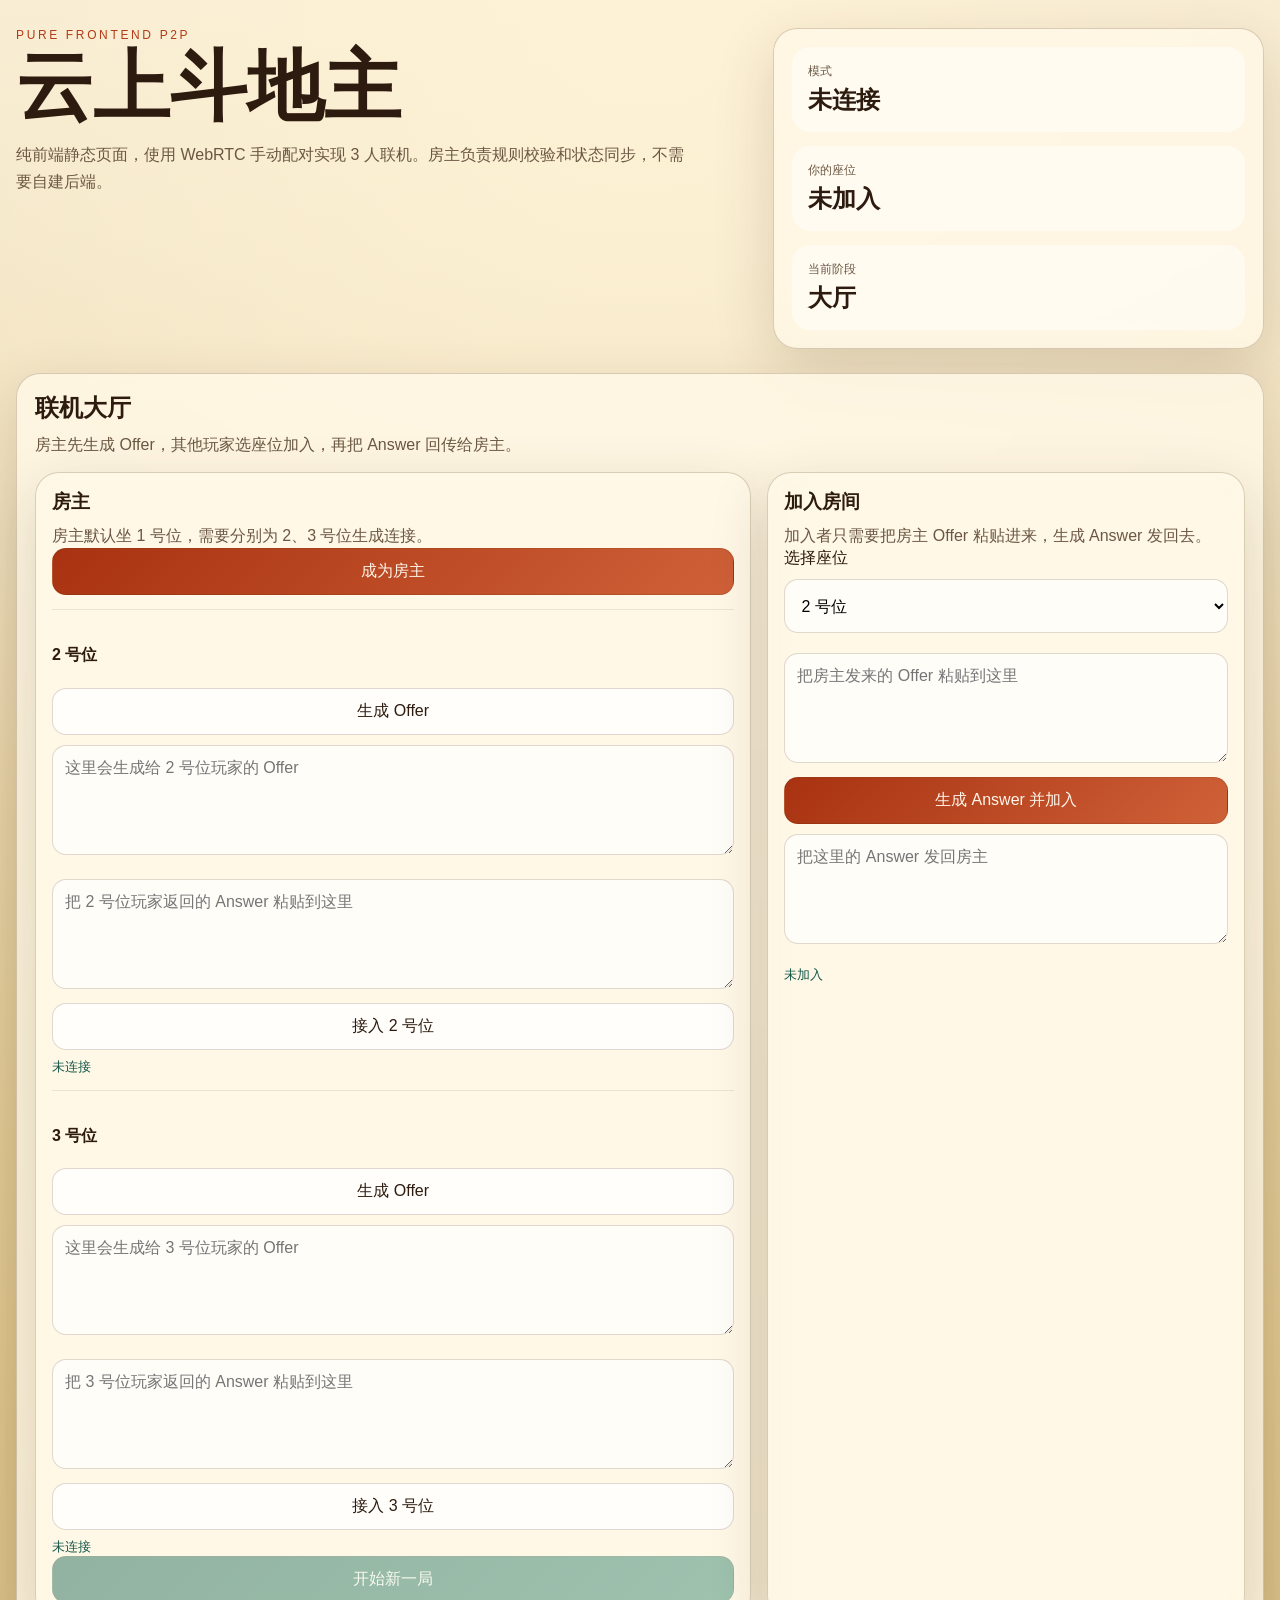
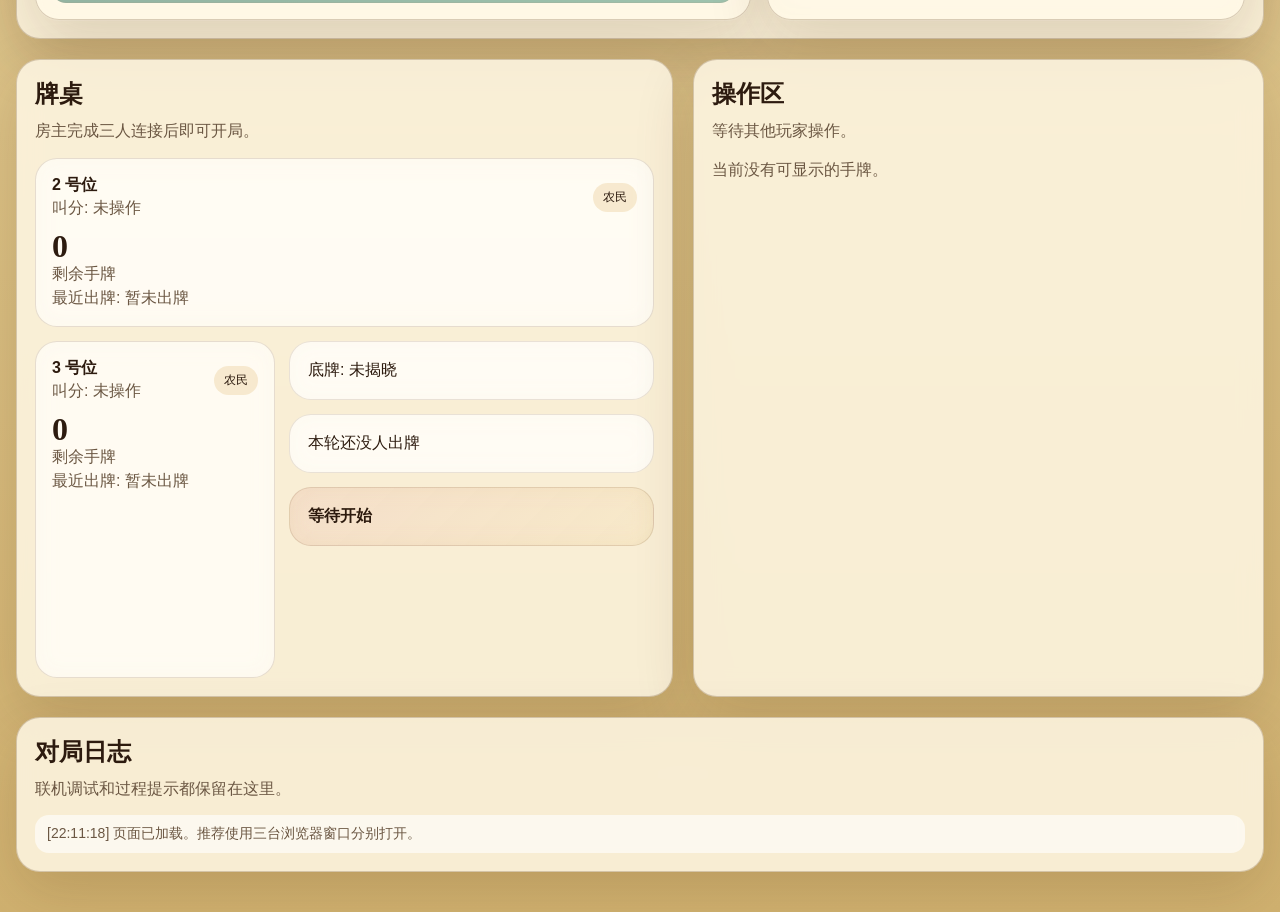
==== index.html @ c53a7927 "Initial commit" ====
<!doctype html>
<html lang="zh-CN">
  <head>
    <meta charset="UTF-8" />
    <meta name="viewport" content="width=device-width, initial-scale=1.0" />
    <title>云上斗地主</title>
    <link rel="stylesheet" href="./styles.css" />
  </head>
  <body>
    <div class="shell">
      <header class="hero">
        <div>
          <p class="eyebrow">PURE FRONTEND P2P</p>
          <h1>云上斗地主</h1>
          <p class="subtitle">
            纯前端静态页面，使用 WebRTC 手动配对实现 3 人联机。房主负责规则校验和状态同步，不需要自建后端。
          </p>
        </div>
        <div class="hero-card">
          <div class="hero-metric">
            <span>模式</span>
            <strong id="modeLabel">未连接</strong>
          </div>
          <div class="hero-metric">
            <span>你的座位</span>
            <strong id="seatLabel">未加入</strong>
          </div>
          <div class="hero-metric">
            <span>当前阶段</span>
            <strong id="phaseLabel">大厅</strong>
          </div>
        </div>
      </header>

      <main class="layout">
        <section class="panel lobby-panel">
          <div class="panel-title">
            <h2>联机大厅</h2>
            <p>房主先生成 Offer，其他玩家选座位加入，再把 Answer 回传给房主。</p>
          </div>

          <div class="lobby-grid">
            <article class="subpanel">
              <h3>房主</h3>
              <p class="muted">房主默认坐 1 号位，需要分别为 2、3 号位生成连接。</p>
              <button id="beHostBtn" class="primary">成为房主</button>
              <div class="seat-connection">
                <h4>2 号位</h4>
                <button data-host-offer="p2">生成 Offer</button>
                <textarea id="offer-p2" readonly placeholder="这里会生成给 2 号位玩家的 Offer"></textarea>
                <textarea id="answer-p2" placeholder="把 2 号位玩家返回的 Answer 粘贴到这里"></textarea>
                <button data-host-answer="p2">接入 2 号位</button>
                <p id="status-p2" class="status-chip">未连接</p>
              </div>
              <div class="seat-connection">
                <h4>3 号位</h4>
                <button data-host-offer="p3">生成 Offer</button>
                <textarea id="offer-p3" readonly placeholder="这里会生成给 3 号位玩家的 Offer"></textarea>
                <textarea id="answer-p3" placeholder="把 3 号位玩家返回的 Answer 粘贴到这里"></textarea>
                <button data-host-answer="p3">接入 3 号位</button>
                <p id="status-p3" class="status-chip">未连接</p>
              </div>
              <button id="startGameBtn" class="accent" disabled>开始新一局</button>
            </article>

            <article class="subpanel">
              <h3>加入房间</h3>
              <p class="muted">加入者只需要把房主 Offer 粘贴进来，生成 Answer 发回去。</p>
              <label for="joinSeat">选择座位</label>
              <select id="joinSeat">
                <option value="p2">2 号位</option>
                <option value="p3">3 号位</option>
              </select>
              <textarea id="remoteOffer" placeholder="把房主发来的 Offer 粘贴到这里"></textarea>
              <button id="joinBtn" class="primary">生成 Answer 并加入</button>
              <textarea id="localAnswer" readonly placeholder="把这里的 Answer 发回房主"></textarea>
              <p id="joinStatus" class="status-chip">未加入</p>
            </article>
          </div>
        </section>

        <section class="panel table-panel">
          <div class="panel-title">
            <h2>牌桌</h2>
            <p id="tableSummary">等待房主建立连接。</p>
          </div>

          <div class="table">
            <div class="player-slot top" id="player-p2"></div>
            <div class="player-slot left" id="player-p3"></div>
            <div class="center-stage">
              <div class="kitty" id="kittyBox">底牌: 未揭晓</div>
              <div class="trick" id="trickBox">本轮还没人出牌</div>
              <div class="turn-banner" id="turnBanner">等待开始</div>
            </div>
            <div class="player-slot bottom me" id="player-p1"></div>
          </div>
        </section>

        <section class="panel action-panel">
          <div class="panel-title">
            <h2>操作区</h2>
            <p id="actionHint">你的手牌会显示在这里。</p>
          </div>

          <div id="bidActions" class="action-row hidden">
            <button data-bid="0">不叫</button>
            <button data-bid="1">1 分</button>
            <button data-bid="2">2 分</button>
            <button data-bid="3">3 分</button>
          </div>

          <div id="playActions" class="action-row hidden">
            <button id="playBtn" class="primary">出牌</button>
            <button id="passBtn">不要</button>
            <button id="clearSelectionBtn">清空选择</button>
          </div>

          <div id="handArea" class="hand-area"></div>
        </section>

        <section class="panel log-panel">
          <div class="panel-title">
            <h2>对局日志</h2>
            <p>联机调试和过程提示都保留在这里。</p>
          </div>
          <div id="logBox" class="log-box"></div>
        </section>
      </main>
    </div>

    <script src="./app.js"></script>
  </body>
</html>
---- styles.css ----
:root {
  --bg: #f2e6c9;
  --bg-deep: #d6bc7a;
  --panel: rgba(255, 248, 230, 0.84);
  --panel-border: rgba(84, 47, 12, 0.22);
  --ink: #2d1b0f;
  --muted: #6b5743;
  --accent: #b33b16;
  --accent-2: #16594b;
  --gold: #d4a243;
  --shadow: 0 20px 60px rgba(61, 30, 7, 0.16);
}

* {
  box-sizing: border-box;
}

body {
  margin: 0;
  min-height: 100vh;
  color: var(--ink);
  font-family: "Avenir Next", "PingFang SC", "Hiragino Sans GB", sans-serif;
  background:
    radial-gradient(circle at top, rgba(255, 243, 214, 0.96), transparent 40%),
    linear-gradient(180deg, #f5ead3 0%, #e4ce97 45%, #d1b270 100%);
}

.shell {
  width: min(1400px, calc(100vw - 32px));
  margin: 0 auto;
  padding: 28px 0 40px;
}

.hero {
  display: grid;
  grid-template-columns: 1.2fr 0.8fr;
  gap: 20px;
  align-items: stretch;
  margin-bottom: 24px;
}

.eyebrow {
  margin: 0 0 10px;
  letter-spacing: 0.22em;
  font-size: 12px;
  color: var(--accent);
}

.hero h1 {
  margin: 0;
  font-size: clamp(44px, 6vw, 84px);
  line-height: 0.95;
  font-family: "STKaiti", "KaiTi", serif;
}

.subtitle {
  max-width: 680px;
  font-size: 16px;
  line-height: 1.7;
  color: var(--muted);
}

.hero-card,
.panel,
.subpanel,
.player-slot,
.kitty,
.trick,
.turn-banner,
.card {
  backdrop-filter: blur(12px);
}

.hero-card,
.panel,
.subpanel {
  background: var(--panel);
  border: 1px solid var(--panel-border);
  border-radius: 24px;
  box-shadow: var(--shadow);
}

.hero-card {
  padding: 18px;
  display: grid;
  gap: 14px;
}

.hero-metric {
  padding: 16px;
  border-radius: 18px;
  background: rgba(255, 255, 255, 0.46);
}

.hero-metric span {
  display: block;
  font-size: 12px;
  color: var(--muted);
  margin-bottom: 4px;
}

.hero-metric strong {
  font-size: 24px;
}

.layout {
  display: grid;
  grid-template-columns: 1.15fr 1fr;
  gap: 20px;
}

.panel {
  padding: 18px;
}

.panel-title {
  margin-bottom: 14px;
}

.panel-title h2,
.subpanel h3 {
  margin: 0 0 8px;
}

.panel-title p,
.muted {
  margin: 0;
  color: var(--muted);
  line-height: 1.6;
}

.lobby-panel,
.log-panel {
  grid-column: 1 / -1;
}

.lobby-grid {
  display: grid;
  grid-template-columns: 1.2fr 0.8fr;
  gap: 16px;
}

.subpanel {
  padding: 16px;
}

.seat-connection {
  margin-top: 14px;
  padding-top: 14px;
  border-top: 1px solid rgba(84, 47, 12, 0.1);
}

textarea,
select,
button {
  width: 100%;
  border-radius: 14px;
  border: 1px solid rgba(84, 47, 12, 0.18);
  font: inherit;
}

textarea,
select {
  margin: 10px 0;
  padding: 12px;
  min-height: 54px;
  background: rgba(255, 255, 255, 0.7);
}

textarea {
  resize: vertical;
  min-height: 110px;
}

button {
  padding: 12px 14px;
  background: rgba(255, 255, 255, 0.82);
  color: var(--ink);
  cursor: pointer;
  transition: transform 0.18s ease, box-shadow 0.18s ease, background 0.18s ease;
}

button:hover:not(:disabled) {
  transform: translateY(-1px);
  box-shadow: 0 8px 24px rgba(61, 30, 7, 0.14);
}

button:disabled {
  opacity: 0.45;
  cursor: not-allowed;
}

button.primary {
  color: #fff6ea;
  background: linear-gradient(135deg, #a83211, #cf6138);
}

button.accent {
  color: #effcf7;
  background: linear-gradient(135deg, #0e5f4f, #28826a);
}

.status-chip {
  margin: 8px 0 0;
  font-size: 13px;
  color: var(--accent-2);
}

.table {
  display: grid;
  grid-template-columns: 240px 1fr;
  grid-template-rows: auto 1fr;
  gap: 14px;
  min-height: 520px;
}

.player-slot {
  padding: 16px;
  border: 1px solid rgba(84, 47, 12, 0.14);
  border-radius: 22px;
  background: rgba(255, 255, 255, 0.54);
}

.player-slot.top {
  grid-column: 1 / -1;
}

.player-slot.left {
  min-height: 260px;
}

.player-slot.me {
  display: none;
}

.center-stage {
  display: grid;
  gap: 14px;
  align-content: start;
}

.kitty,
.trick,
.turn-banner {
  border-radius: 22px;
  padding: 18px;
  background: rgba(255, 255, 255, 0.62);
  border: 1px solid rgba(84, 47, 12, 0.12);
}

.turn-banner {
  background: linear-gradient(135deg, rgba(179, 59, 22, 0.12), rgba(212, 162, 67, 0.16));
  font-weight: 700;
}

.action-row {
  display: flex;
  gap: 10px;
  margin-bottom: 16px;
}

.action-row button {
  width: auto;
  min-width: 92px;
}

.hidden {
  display: none;
}

.hand-area {
  display: flex;
  flex-wrap: wrap;
  gap: 10px;
}

.card {
  width: 76px;
  min-height: 108px;
  padding: 12px 10px;
  border-radius: 18px;
  border: 1px solid rgba(84, 47, 12, 0.16);
  background: linear-gradient(180deg, #fffef7 0%, #fff2dd 100%);
  display: grid;
  align-content: space-between;
  cursor: pointer;
  box-shadow: 0 10px 22px rgba(61, 30, 7, 0.1);
  transition: transform 0.18s ease, border-color 0.18s ease;
}

.card.selected {
  transform: translateY(-10px);
  border-color: var(--accent);
}

.card small {
  color: var(--muted);
}

.card.red {
  color: #b2251b;
}

.player-head {
  display: flex;
  justify-content: space-between;
  align-items: center;
  margin-bottom: 10px;
  gap: 12px;
}

.badge {
  display: inline-flex;
  align-items: center;
  padding: 6px 10px;
  border-radius: 999px;
  font-size: 12px;
  background: rgba(212, 162, 67, 0.2);
}

.hand-count {
  font-size: 32px;
  font-weight: 800;
  line-height: 1;
  font-family: "Georgia", serif;
}

.last-play {
  color: var(--muted);
  line-height: 1.5;
}

.log-box {
  display: grid;
  gap: 8px;
  max-height: 240px;
  overflow: auto;
}

.log-line {
  padding: 10px 12px;
  border-radius: 14px;
  background: rgba(255, 255, 255, 0.62);
  color: var(--muted);
  font-size: 14px;
}

@media (max-width: 1080px) {
  .hero,
  .layout,
  .lobby-grid {
    grid-template-columns: 1fr;
  }

  .table {
    grid-template-columns: 1fr;
    grid-template-rows: auto;
  }

  .player-slot.me {
    display: block;
  }
}
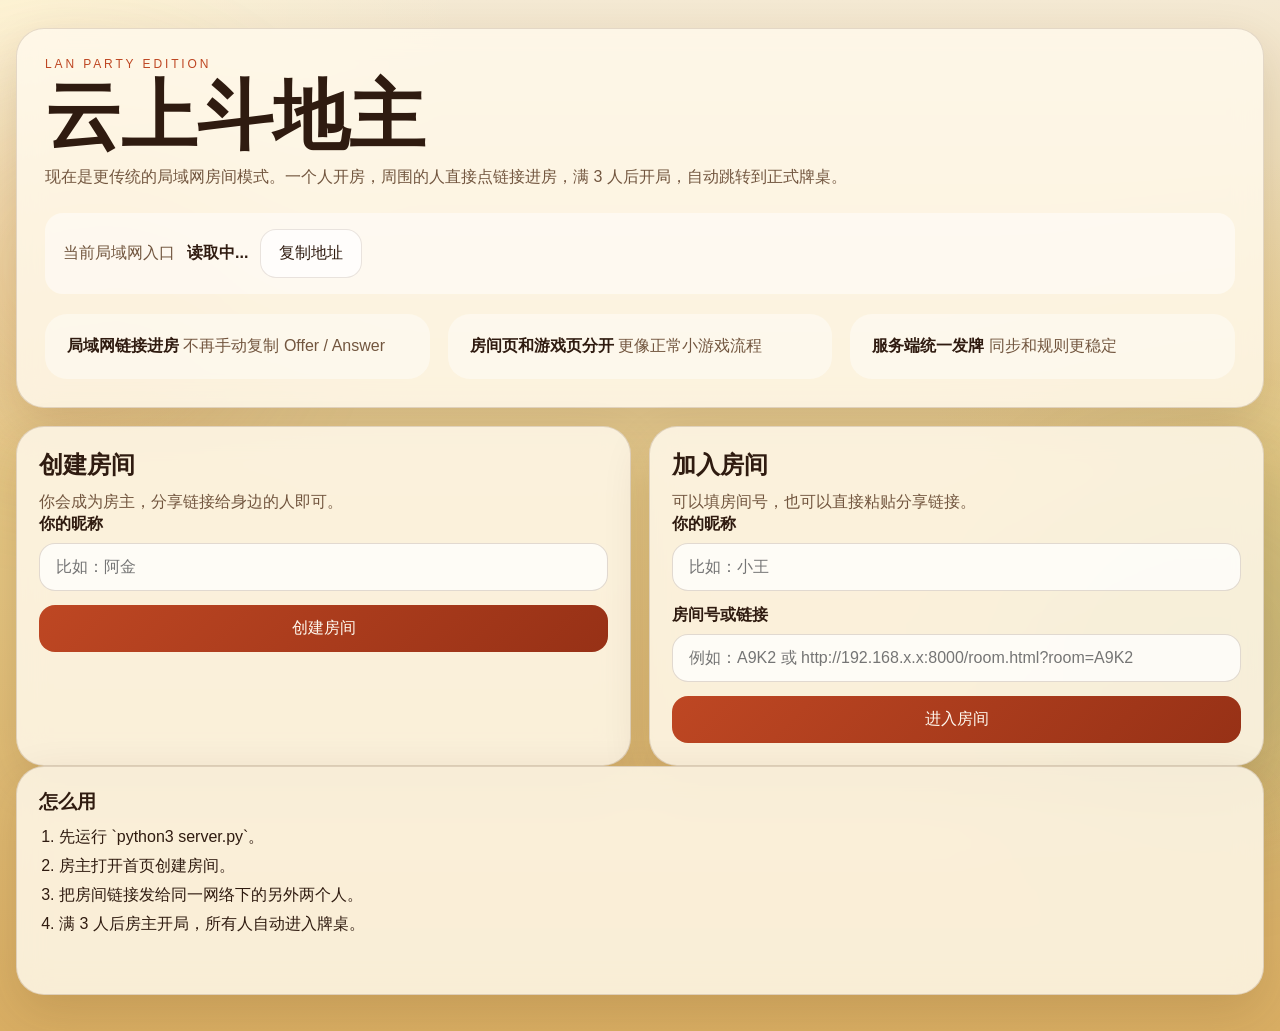
==== commit 15fce94e: "Rebuild LAN room flow and game pages" ====
--- a/index.html
+++ b/index.html
@@ -6,129 +6,89 @@
     <title>云上斗地主</title>
     <link rel="stylesheet" href="./styles.css" />
   </head>
-  <body>
-    <div class="shell">
-      <header class="hero">
-        <div>
-          <p class="eyebrow">PURE FRONTEND P2P</p>
-          <h1>云上斗地主</h1>
-          <p class="subtitle">
-            纯前端静态页面，使用 WebRTC 手动配对实现 3 人联机。房主负责规则校验和状态同步，不需要自建后端。
-          </p>
+  <body class="page-shell home-page">
+    <div class="ambient ambient-left"></div>
+    <div class="ambient ambient-right"></div>
+
+    <main class="home-layout">
+      <section class="hero-panel glass">
+        <p class="eyebrow">LAN PARTY EDITION</p>
+        <h1>云上斗地主</h1>
+        <p class="hero-copy">
+          现在是更传统的局域网房间模式。一个人开房，周围的人直接点链接进房，满 3 人后开局，自动跳转到正式牌桌。
+        </p>
+
+        <div class="server-strip">
+          <span>当前局域网入口</span>
+          <strong id="serverOrigin">读取中...</strong>
+          <button id="copyOriginBtn" class="mini-btn" type="button">复制地址</button>
         </div>
-        <div class="hero-card">
-          <div class="hero-metric">
-            <span>模式</span>
-            <strong id="modeLabel">未连接</strong>
+
+        <div class="feature-row">
+          <div class="feature-card">
+            <strong>局域网链接进房</strong>
+            <span>不再手动复制 Offer / Answer</span>
           </div>
-          <div class="hero-metric">
-            <span>你的座位</span>
-            <strong id="seatLabel">未加入</strong>
+          <div class="feature-card">
+            <strong>房间页和游戏页分开</strong>
+            <span>更像正常小游戏流程</span>
           </div>
-          <div class="hero-metric">
-            <span>当前阶段</span>
-            <strong id="phaseLabel">大厅</strong>
+          <div class="feature-card">
+            <strong>服务端统一发牌</strong>
+            <span>同步和规则更稳定</span>
           </div>
         </div>
-      </header>
+      </section>
 
-      <main class="layout">
-        <section class="panel lobby-panel">
-          <div class="panel-title">
-            <h2>联机大厅</h2>
-            <p>房主先生成 Offer，其他玩家选座位加入，再把 Answer 回传给房主。</p>
+      <section class="entry-grid">
+        <section class="glass card-panel">
+          <div class="panel-head">
+            <h2>创建房间</h2>
+            <p>你会成为房主，分享链接给身边的人即可。</p>
           </div>
 
-          <div class="lobby-grid">
-            <article class="subpanel">
-              <h3>房主</h3>
-              <p class="muted">房主默认坐 1 号位，需要分别为 2、3 号位生成连接。</p>
-              <button id="beHostBtn" class="primary">成为房主</button>
-              <div class="seat-connection">
-                <h4>2 号位</h4>
-                <button data-host-offer="p2">生成 Offer</button>
-                <textarea id="offer-p2" readonly placeholder="这里会生成给 2 号位玩家的 Offer"></textarea>
-                <textarea id="answer-p2" placeholder="把 2 号位玩家返回的 Answer 粘贴到这里"></textarea>
-                <button data-host-answer="p2">接入 2 号位</button>
-                <p id="status-p2" class="status-chip">未连接</p>
-              </div>
-              <div class="seat-connection">
-                <h4>3 号位</h4>
-                <button data-host-offer="p3">生成 Offer</button>
-                <textarea id="offer-p3" readonly placeholder="这里会生成给 3 号位玩家的 Offer"></textarea>
-                <textarea id="answer-p3" placeholder="把 3 号位玩家返回的 Answer 粘贴到这里"></textarea>
-                <button data-host-answer="p3">接入 3 号位</button>
-                <p id="status-p3" class="status-chip">未连接</p>
-              </div>
-              <button id="startGameBtn" class="accent" disabled>开始新一局</button>
-            </article>
-
-            <article class="subpanel">
-              <h3>加入房间</h3>
-              <p class="muted">加入者只需要把房主 Offer 粘贴进来，生成 Answer 发回去。</p>
-              <label for="joinSeat">选择座位</label>
-              <select id="joinSeat">
-                <option value="p2">2 号位</option>
-                <option value="p3">3 号位</option>
-              </select>
-              <textarea id="remoteOffer" placeholder="把房主发来的 Offer 粘贴到这里"></textarea>
-              <button id="joinBtn" class="primary">生成 Answer 并加入</button>
-              <textarea id="localAnswer" readonly placeholder="把这里的 Answer 发回房主"></textarea>
-              <p id="joinStatus" class="status-chip">未加入</p>
-            </article>
-          </div>
+          <form id="createForm" class="stack-form">
+            <label class="field">
+              <span>你的昵称</span>
+              <input id="createName" name="createName" maxlength="12" placeholder="比如：阿金" required />
+            </label>
+            <button class="primary-btn" type="submit">创建房间</button>
+          </form>
         </section>
 
-        <section class="panel table-panel">
-          <div class="panel-title">
-            <h2>牌桌</h2>
-            <p id="tableSummary">等待房主建立连接。</p>
+        <section class="glass card-panel">
+          <div class="panel-head">
+            <h2>加入房间</h2>
+            <p>可以填房间号，也可以直接粘贴分享链接。</p>
           </div>
 
-          <div class="table">
-            <div class="player-slot top" id="player-p2"></div>
-            <div class="player-slot left" id="player-p3"></div>
-            <div class="center-stage">
-              <div class="kitty" id="kittyBox">底牌: 未揭晓</div>
-              <div class="trick" id="trickBox">本轮还没人出牌</div>
-              <div class="turn-banner" id="turnBanner">等待开始</div>
-            </div>
-            <div class="player-slot bottom me" id="player-p1"></div>
-          </div>
+          <form id="joinForm" class="stack-form">
+            <label class="field">
+              <span>你的昵称</span>
+              <input id="joinName" name="joinName" maxlength="12" placeholder="比如：小王" required />
+            </label>
+            <label class="field">
+              <span>房间号或链接</span>
+              <input id="joinRoom" name="joinRoom" placeholder="例如：A9K2 或 http://192.168.x.x:8000/room.html?room=A9K2" required />
+            </label>
+            <button class="primary-btn" type="submit">进入房间</button>
+          </form>
         </section>
+      </section>
 
-        <section class="panel action-panel">
-          <div class="panel-title">
-            <h2>操作区</h2>
-            <p id="actionHint">你的手牌会显示在这里。</p>
-          </div>
+      <section class="glass hint-panel">
+        <h3>怎么用</h3>
+        <ol class="simple-steps">
+          <li>先运行 `python3 server.py`。</li>
+          <li>房主打开首页创建房间。</li>
+          <li>把房间链接发给同一网络下的另外两个人。</li>
+          <li>满 3 人后房主开局，所有人自动进入牌桌。</li>
+        </ol>
+        <p id="homeMessage" class="inline-message"></p>
+      </section>
+    </main>
 
-          <div id="bidActions" class="action-row hidden">
-            <button data-bid="0">不叫</button>
-            <button data-bid="1">1 分</button>
-            <button data-bid="2">2 分</button>
-            <button data-bid="3">3 分</button>
-          </div>
-
-          <div id="playActions" class="action-row hidden">
-            <button id="playBtn" class="primary">出牌</button>
-            <button id="passBtn">不要</button>
-            <button id="clearSelectionBtn">清空选择</button>
-          </div>
-
-          <div id="handArea" class="hand-area"></div>
-        </section>
-
-        <section class="panel log-panel">
-          <div class="panel-title">
-            <h2>对局日志</h2>
-            <p>联机调试和过程提示都保留在这里。</p>
-          </div>
-          <div id="logBox" class="log-box"></div>
-        </section>
-      </main>
-    </div>
-
-    <script src="./app.js"></script>
+    <script src="./shared.js"></script>
+    <script src="./index.js"></script>
   </body>
 </html>
--- a/styles.css
+++ b/styles.css
@@ -1,363 +1,556 @@
 :root {
-  --bg: #f2e6c9;
-  --bg-deep: #d6bc7a;
-  --panel: rgba(255, 248, 230, 0.84);
-  --panel-border: rgba(84, 47, 12, 0.22);
-  --ink: #2d1b0f;
-  --muted: #6b5743;
-  --accent: #b33b16;
-  --accent-2: #16594b;
-  --gold: #d4a243;
-  --shadow: 0 20px 60px rgba(61, 30, 7, 0.16);
+  --bg: #f6e8c7;
+  --bg-deep: #d7b26a;
+  --ink: #2f1b10;
+  --muted: #72563f;
+  --line: rgba(75, 39, 11, 0.15);
+  --glass: rgba(255, 249, 236, 0.84);
+  --primary: #be4723;
+  --primary-strong: #973116;
+  --green: #1f6a56;
+  --shadow: 0 18px 48px rgba(73, 33, 8, 0.14);
 }
 
 * {
   box-sizing: border-box;
 }
 
+html,
 body {
   margin: 0;
-  min-height: 100vh;
+  min-height: 100%;
   color: var(--ink);
-  font-family: "Avenir Next", "PingFang SC", "Hiragino Sans GB", sans-serif;
+  font-family: "PingFang SC", "Hiragino Sans GB", "Microsoft YaHei", sans-serif;
+}
+
+body {
   background:
-    radial-gradient(circle at top, rgba(255, 243, 214, 0.96), transparent 40%),
-    linear-gradient(180deg, #f5ead3 0%, #e4ce97 45%, #d1b270 100%);
-}
-
-.shell {
-  width: min(1400px, calc(100vw - 32px));
-  margin: 0 auto;
-  padding: 28px 0 40px;
-}
-
-.hero {
-  display: grid;
-  grid-template-columns: 1.2fr 0.8fr;
-  gap: 20px;
-  align-items: stretch;
-  margin-bottom: 24px;
+    radial-gradient(circle at top left, rgba(255, 245, 214, 0.85), transparent 28%),
+    radial-gradient(circle at right center, rgba(227, 196, 120, 0.48), transparent 26%),
+    linear-gradient(180deg, #f4e9d3 0%, #e5c886 48%, #d9ae63 100%);
+}
+
+button,
+input,
+textarea {
+  font: inherit;
+}
+
+a {
+  color: inherit;
+  text-decoration: none;
+}
+
+.page-shell {
+  position: relative;
+  overflow-x: hidden;
+}
+
+.ambient {
+  position: fixed;
+  width: 28vw;
+  height: 28vw;
+  border-radius: 999px;
+  filter: blur(70px);
+  opacity: 0.4;
+  pointer-events: none;
+}
+
+.ambient-left {
+  left: -8vw;
+  top: 10vh;
+  background: rgba(218, 147, 61, 0.6);
+}
+
+.ambient-right {
+  right: -8vw;
+  bottom: 8vh;
+  background: rgba(50, 114, 94, 0.35);
+}
+
+.glass {
+  position: relative;
+  background: var(--glass);
+  border: 1px solid var(--line);
+  border-radius: 28px;
+  box-shadow: var(--shadow);
+  backdrop-filter: blur(14px);
 }
 
 .eyebrow {
-  margin: 0 0 10px;
-  letter-spacing: 0.22em;
+  margin: 0 0 8px;
+  color: var(--primary);
   font-size: 12px;
-  color: var(--accent);
-}
-
-.hero h1 {
-  margin: 0;
-  font-size: clamp(44px, 6vw, 84px);
-  line-height: 0.95;
-  font-family: "STKaiti", "KaiTi", serif;
-}
-
-.subtitle {
-  max-width: 680px;
-  font-size: 16px;
-  line-height: 1.7;
-  color: var(--muted);
-}
-
-.hero-card,
-.panel,
-.subpanel,
-.player-slot,
-.kitty,
-.trick,
-.turn-banner,
-.card {
-  backdrop-filter: blur(12px);
-}
-
-.hero-card,
-.panel,
-.subpanel {
-  background: var(--panel);
-  border: 1px solid var(--panel-border);
-  border-radius: 24px;
-  box-shadow: var(--shadow);
-}
-
-.hero-card {
-  padding: 18px;
-  display: grid;
-  gap: 14px;
-}
-
-.hero-metric {
-  padding: 16px;
-  border-radius: 18px;
-  background: rgba(255, 255, 255, 0.46);
-}
-
-.hero-metric span {
-  display: block;
-  font-size: 12px;
-  color: var(--muted);
-  margin-bottom: 4px;
-}
-
-.hero-metric strong {
-  font-size: 24px;
-}
-
-.layout {
-  display: grid;
-  grid-template-columns: 1.15fr 1fr;
-  gap: 20px;
-}
-
-.panel {
-  padding: 18px;
-}
-
-.panel-title {
-  margin-bottom: 14px;
-}
-
-.panel-title h2,
-.subpanel h3 {
-  margin: 0 0 8px;
-}
-
-.panel-title p,
-.muted {
+  letter-spacing: 0.24em;
+}
+
+.hero-copy {
   margin: 0;
   color: var(--muted);
+  line-height: 1.7;
+}
+
+.home-layout,
+.room-layout,
+.game-layout {
+  width: min(1360px, calc(100vw - 32px));
+  margin: 0 auto;
+  padding: 28px 0 36px;
+}
+
+.hero-panel,
+.room-banner,
+.table-header {
+  padding: 28px;
+}
+
+.hero-panel h1,
+.room-banner h1,
+.table-header h1 {
+  margin: 0 0 10px;
+  font-size: clamp(40px, 6vw, 76px);
+  line-height: 0.98;
+  font-family: "STKaiti", "KaiTi", serif;
+}
+
+.server-strip {
+  margin-top: 22px;
+  padding: 16px 18px;
+  border-radius: 18px;
+  background: rgba(255, 255, 255, 0.48);
+  display: flex;
+  gap: 12px;
+  align-items: center;
+  flex-wrap: wrap;
+}
+
+.server-strip span,
+.feature-card span,
+.panel-head p,
+.seat-tag,
+.opponent-meta,
+.self-meta,
+.trick-placeholder {
+  color: var(--muted);
+}
+
+.feature-row,
+.entry-grid,
+.room-main-grid {
+  display: grid;
+  gap: 18px;
+}
+
+.feature-row {
+  grid-template-columns: repeat(3, 1fr);
+  margin-top: 20px;
+}
+
+.entry-grid {
+  grid-template-columns: repeat(2, 1fr);
+  margin-top: 18px;
+}
+
+.room-main-grid {
+  grid-template-columns: 1.15fr 0.85fr;
+  margin-top: 18px;
+}
+
+.feature-card,
+.card-panel,
+.hint-panel,
+.join-card,
+.seats-panel,
+.share-panel,
+.tips-panel,
+.action-bar,
+.hand-panel,
+.log-panel {
+  padding: 22px;
+}
+
+.feature-card {
+  border-radius: 22px;
+  background: rgba(255, 255, 255, 0.42);
+}
+
+.panel-head h2,
+.panel-head h3,
+.hint-panel h3,
+.tips-panel h3,
+.log-panel h2 {
+  margin: 0 0 8px;
+}
+
+.panel-head p {
+  margin: 0;
   line-height: 1.6;
 }
 
-.lobby-panel,
-.log-panel {
-  grid-column: 1 / -1;
-}
-
-.lobby-grid {
-  display: grid;
-  grid-template-columns: 1.2fr 0.8fr;
-  gap: 16px;
-}
-
-.subpanel {
-  padding: 16px;
-}
-
-.seat-connection {
-  margin-top: 14px;
-  padding-top: 14px;
-  border-top: 1px solid rgba(84, 47, 12, 0.1);
-}
-
-textarea,
-select,
-button {
+.stack-form {
+  display: grid;
+  gap: 14px;
+}
+
+.field {
+  display: grid;
+  gap: 8px;
+}
+
+.field span {
+  font-weight: 600;
+}
+
+input,
+textarea {
   width: 100%;
-  border-radius: 14px;
-  border: 1px solid rgba(84, 47, 12, 0.18);
-  font: inherit;
-}
-
-textarea,
-select {
-  margin: 10px 0;
-  padding: 12px;
-  min-height: 54px;
-  background: rgba(255, 255, 255, 0.7);
+  border-radius: 16px;
+  border: 1px solid rgba(75, 39, 11, 0.16);
+  background: rgba(255, 255, 255, 0.76);
+  padding: 14px 16px;
+  color: var(--ink);
 }
 
 textarea {
+  min-height: 118px;
   resize: vertical;
-  min-height: 110px;
-}
-
-button {
-  padding: 12px 14px;
-  background: rgba(255, 255, 255, 0.82);
-  color: var(--ink);
+}
+
+button,
+.ghost-btn {
+  border: none;
+  border-radius: 16px;
+  padding: 13px 18px;
   cursor: pointer;
-  transition: transform 0.18s ease, box-shadow 0.18s ease, background 0.18s ease;
-}
-
-button:hover:not(:disabled) {
+  transition: transform 0.16s ease, box-shadow 0.16s ease, opacity 0.16s ease;
+}
+
+button:hover,
+.ghost-btn:hover {
   transform: translateY(-1px);
-  box-shadow: 0 8px 24px rgba(61, 30, 7, 0.14);
+  box-shadow: 0 10px 24px rgba(71, 31, 7, 0.12);
 }
 
 button:disabled {
   opacity: 0.45;
   cursor: not-allowed;
-}
-
-button.primary {
-  color: #fff6ea;
-  background: linear-gradient(135deg, #a83211, #cf6138);
-}
-
-button.accent {
-  color: #effcf7;
-  background: linear-gradient(135deg, #0e5f4f, #28826a);
-}
-
-.status-chip {
-  margin: 8px 0 0;
-  font-size: 13px;
-  color: var(--accent-2);
-}
-
-.table {
-  display: grid;
-  grid-template-columns: 240px 1fr;
-  grid-template-rows: auto 1fr;
+  box-shadow: none;
+  transform: none;
+}
+
+.primary-btn {
+  color: #fff9ef;
+  background: linear-gradient(135deg, var(--primary), var(--primary-strong));
+}
+
+.ghost-btn,
+.mini-btn,
+.button-row button:not(.primary-btn) {
+  background: rgba(255, 255, 255, 0.72);
+  color: var(--ink);
+  border: 1px solid rgba(75, 39, 11, 0.12);
+}
+
+.mini-btn {
+  width: fit-content;
+}
+
+.inline-message {
+  min-height: 24px;
+  margin: 10px 0 0;
+  color: var(--green);
+}
+
+.inline-message.is-error {
+  color: #b63b24;
+}
+
+.room-banner,
+.table-header {
+  display: flex;
+  justify-content: space-between;
+  align-items: flex-start;
+  gap: 18px;
+}
+
+.room-actions,
+.header-actions {
+  display: flex;
+  gap: 10px;
+  align-items: center;
+  flex-wrap: wrap;
+}
+
+.seat-list {
+  display: grid;
   gap: 14px;
-  min-height: 520px;
-}
-
-.player-slot {
-  padding: 16px;
-  border: 1px solid rgba(84, 47, 12, 0.14);
-  border-radius: 22px;
-  background: rgba(255, 255, 255, 0.54);
-}
-
-.player-slot.top {
-  grid-column: 1 / -1;
-}
-
-.player-slot.left {
-  min-height: 260px;
-}
-
-.player-slot.me {
-  display: none;
-}
-
-.center-stage {
-  display: grid;
-  gap: 14px;
+}
+
+.seat-item {
+  padding: 18px;
+  border-radius: 20px;
+  background: rgba(255, 255, 255, 0.5);
+  border: 1px solid rgba(75, 39, 11, 0.12);
+}
+
+.seat-item.empty {
+  border-style: dashed;
+}
+
+.seat-tag {
+  display: block;
+  margin-bottom: 8px;
+  font-size: 12px;
+}
+
+.table-wrap {
+  margin-top: 18px;
+  display: grid;
+  grid-template-columns: minmax(260px, 360px) 1fr minmax(240px, 320px);
+  gap: 18px;
+  align-items: start;
+}
+
+.opponent-panel,
+.table-center {
+  min-height: 240px;
+  padding: 22px;
+}
+
+.opponent-head {
+  display: flex;
+  justify-content: space-between;
+  gap: 12px;
+}
+
+.turn-dot {
+  display: inline-flex;
+  align-items: center;
+  padding: 7px 12px;
+  border-radius: 999px;
+  font-size: 12px;
+  background: rgba(255, 255, 255, 0.65);
+}
+
+.turn-dot.active {
+  background: rgba(190, 71, 35, 0.14);
+  color: var(--primary-strong);
+}
+
+.opponent-count {
+  margin: 22px 0 14px;
+  font-size: 42px;
+  font-weight: 700;
+  font-family: Georgia, serif;
+}
+
+.opponent-cards {
+  position: relative;
+  min-height: 120px;
+}
+
+.opponent-cards.side {
+  min-height: 180px;
+}
+
+.card-back {
+  position: absolute;
+  width: 64px;
+  height: 92px;
+  border-radius: 14px;
+  border: 1px solid rgba(75, 39, 11, 0.16);
+  background:
+    linear-gradient(135deg, rgba(22, 106, 86, 0.82), rgba(33, 92, 124, 0.8)),
+    repeating-linear-gradient(45deg, rgba(255, 255, 255, 0.2), rgba(255, 255, 255, 0.2) 8px, transparent 8px, transparent 16px);
+  box-shadow: 0 12px 26px rgba(39, 45, 53, 0.18);
+}
+
+.card-back.side {
+  right: 24px;
+}
+
+.table-center {
+  display: grid;
+  gap: 16px;
   align-content: start;
-}
-
-.kitty,
-.trick,
-.turn-banner {
-  border-radius: 22px;
-  padding: 18px;
-  background: rgba(255, 255, 255, 0.62);
-  border: 1px solid rgba(84, 47, 12, 0.12);
-}
-
-.turn-banner {
-  background: linear-gradient(135deg, rgba(179, 59, 22, 0.12), rgba(212, 162, 67, 0.16));
+  min-height: 340px;
+}
+
+.center-block {
+  padding: 16px 18px;
+  border-radius: 20px;
+  background: rgba(255, 255, 255, 0.46);
+  border: 1px solid rgba(75, 39, 11, 0.1);
+}
+
+.center-block span {
+  display: block;
+  margin-bottom: 10px;
+  color: var(--muted);
+}
+
+.center-block.emphatic {
+  background: linear-gradient(135deg, rgba(190, 71, 35, 0.12), rgba(219, 177, 86, 0.2));
+}
+
+.kitty-zone,
+.trick-zone,
+.played-list {
+  display: flex;
+  flex-wrap: wrap;
+  gap: 10px;
+}
+
+.trick-owner {
+  margin-bottom: 10px;
+  font-weight: 600;
+}
+
+.mini-card {
+  min-width: 56px;
+  padding: 12px 10px;
+  border-radius: 14px;
+  background: linear-gradient(180deg, #fffef9 0%, #fff0d8 100%);
+  border: 1px solid rgba(75, 39, 11, 0.12);
+  box-shadow: 0 8px 20px rgba(68, 35, 9, 0.08);
+}
+
+.mini-card.red {
+  color: #be2f22;
+}
+
+.action-bar {
+  margin-top: 18px;
+  display: flex;
+  justify-content: space-between;
+  gap: 18px;
+  align-items: center;
+  flex-wrap: wrap;
+}
+
+.action-info {
+  display: grid;
+  gap: 6px;
+}
+
+.button-row {
+  display: flex;
+  gap: 10px;
+  flex-wrap: wrap;
+}
+
+.hand-panel {
+  margin-top: 18px;
+}
+
+.self-seat {
+  display: flex;
+  justify-content: space-between;
+  gap: 12px;
+  align-items: center;
+  margin-bottom: 18px;
+}
+
+.hand-fan {
+  display: flex;
+  align-items: flex-end;
+  padding: 10px 18px 20px;
+  min-height: 220px;
+  overflow-x: auto;
+}
+
+.poker-card {
+  position: relative;
+  width: 110px;
+  min-width: 110px;
+  height: 166px;
+  border-radius: 18px;
+  border: 1px solid rgba(75, 39, 11, 0.18);
+  background: linear-gradient(180deg, #fffefa 0%, #fcedd4 100%);
+  box-shadow: 0 16px 30px rgba(72, 34, 8, 0.13);
+  display: grid;
+  grid-template-rows: auto 1fr auto;
+  padding: 12px;
+}
+
+.poker-card.red {
+  color: #c33828;
+}
+
+.poker-card.selected {
+  transform: translateY(-20px);
+}
+
+.corner {
+  display: grid;
+  line-height: 1.1;
+  font-size: 16px;
+}
+
+.corner strong {
+  font-size: 26px;
+}
+
+.corner.bottom {
+  justify-items: end;
+  transform: rotate(180deg);
+}
+
+.card-face {
+  display: grid;
+  place-items: center;
+  font-size: 30px;
   font-weight: 700;
-}
-
-.action-row {
-  display: flex;
+  font-family: Georgia, serif;
+}
+
+.log-list {
+  display: grid;
   gap: 10px;
-  margin-bottom: 16px;
-}
-
-.action-row button {
-  width: auto;
-  min-width: 92px;
+  max-height: 260px;
+  overflow: auto;
+}
+
+.log-entry {
+  padding: 12px 14px;
+  border-radius: 14px;
+  background: rgba(255, 255, 255, 0.5);
+  border: 1px solid rgba(75, 39, 11, 0.08);
+}
+
+.simple-steps {
+  margin: 0;
+  padding-left: 20px;
+  line-height: 1.8;
 }
 
 .hidden {
   display: none;
 }
 
-.hand-area {
-  display: flex;
-  flex-wrap: wrap;
-  gap: 10px;
-}
-
-.card {
-  width: 76px;
-  min-height: 108px;
-  padding: 12px 10px;
-  border-radius: 18px;
-  border: 1px solid rgba(84, 47, 12, 0.16);
-  background: linear-gradient(180deg, #fffef7 0%, #fff2dd 100%);
-  display: grid;
-  align-content: space-between;
-  cursor: pointer;
-  box-shadow: 0 10px 22px rgba(61, 30, 7, 0.1);
-  transition: transform 0.18s ease, border-color 0.18s ease;
-}
-
-.card.selected {
-  transform: translateY(-10px);
-  border-color: var(--accent);
-}
-
-.card small {
-  color: var(--muted);
-}
-
-.card.red {
-  color: #b2251b;
-}
-
-.player-head {
-  display: flex;
-  justify-content: space-between;
-  align-items: center;
-  margin-bottom: 10px;
-  gap: 12px;
-}
-
-.badge {
-  display: inline-flex;
-  align-items: center;
-  padding: 6px 10px;
-  border-radius: 999px;
-  font-size: 12px;
-  background: rgba(212, 162, 67, 0.2);
-}
-
-.hand-count {
-  font-size: 32px;
-  font-weight: 800;
-  line-height: 1;
-  font-family: "Georgia", serif;
-}
-
-.last-play {
-  color: var(--muted);
-  line-height: 1.5;
-}
-
-.log-box {
-  display: grid;
-  gap: 8px;
-  max-height: 240px;
-  overflow: auto;
-}
-
-.log-line {
-  padding: 10px 12px;
-  border-radius: 14px;
-  background: rgba(255, 255, 255, 0.62);
-  color: var(--muted);
-  font-size: 14px;
-}
-
-@media (max-width: 1080px) {
-  .hero,
-  .layout,
-  .lobby-grid {
+@media (max-width: 1100px) {
+  .feature-row,
+  .entry-grid,
+  .room-main-grid,
+  .table-wrap {
     grid-template-columns: 1fr;
   }
 
-  .table {
-    grid-template-columns: 1fr;
-    grid-template-rows: auto;
+  .room-banner,
+  .table-header,
+  .action-bar,
+  .self-seat {
+    flex-direction: column;
+    align-items: flex-start;
   }
 
-  .player-slot.me {
-    display: block;
+  .hand-fan {
+    padding-inline: 0;
   }
-}
+
+  .poker-card {
+    width: 92px;
+    min-width: 92px;
+    height: 146px;
+  }
+}
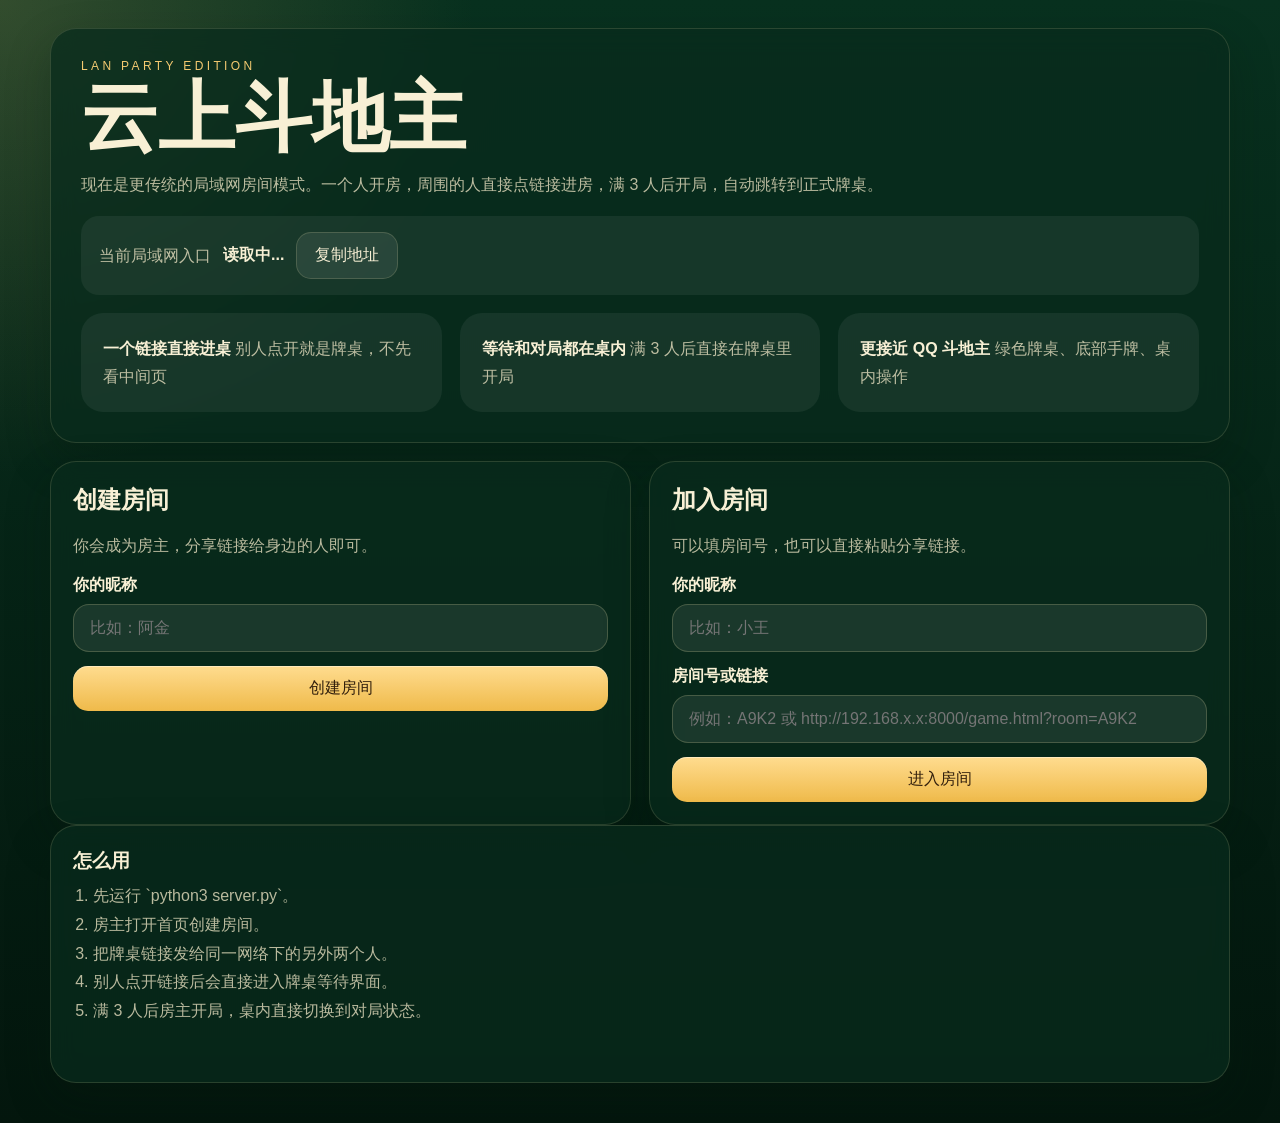
==== commit 446e69d1: "Refine direct-to-table QQ-style flow" ====
--- a/index.html
+++ b/index.html
@@ -26,16 +26,16 @@
 
         <div class="feature-row">
           <div class="feature-card">
-            <strong>局域网链接进房</strong>
-            <span>不再手动复制 Offer / Answer</span>
+            <strong>一个链接直接进桌</strong>
+            <span>别人点开就是牌桌，不先看中间页</span>
           </div>
           <div class="feature-card">
-            <strong>房间页和游戏页分开</strong>
-            <span>更像正常小游戏流程</span>
+            <strong>等待和对局都在桌内</strong>
+            <span>满 3 人后直接在牌桌里开局</span>
           </div>
           <div class="feature-card">
-            <strong>服务端统一发牌</strong>
-            <span>同步和规则更稳定</span>
+            <strong>更接近 QQ 斗地主</strong>
+            <span>绿色牌桌、底部手牌、桌内操作</span>
           </div>
         </div>
       </section>
@@ -69,7 +69,7 @@
             </label>
             <label class="field">
               <span>房间号或链接</span>
-              <input id="joinRoom" name="joinRoom" placeholder="例如：A9K2 或 http://192.168.x.x:8000/room.html?room=A9K2" required />
+              <input id="joinRoom" name="joinRoom" placeholder="例如：A9K2 或 http://192.168.x.x:8000/game.html?room=A9K2" required />
             </label>
             <button class="primary-btn" type="submit">进入房间</button>
           </form>
@@ -81,8 +81,9 @@
         <ol class="simple-steps">
           <li>先运行 `python3 server.py`。</li>
           <li>房主打开首页创建房间。</li>
-          <li>把房间链接发给同一网络下的另外两个人。</li>
-          <li>满 3 人后房主开局，所有人自动进入牌桌。</li>
+          <li>把牌桌链接发给同一网络下的另外两个人。</li>
+          <li>别人点开链接后会直接进入牌桌等待界面。</li>
+          <li>满 3 人后房主开局，桌内直接切换到对局状态。</li>
         </ol>
         <p id="homeMessage" class="inline-message"></p>
       </section>
--- a/styles.css
+++ b/styles.css
@@ -1,14 +1,14 @@
 :root {
-  --bg: #f6e8c7;
-  --bg-deep: #d7b26a;
-  --ink: #2f1b10;
-  --muted: #72563f;
-  --line: rgba(75, 39, 11, 0.15);
-  --glass: rgba(255, 249, 236, 0.84);
-  --primary: #be4723;
-  --primary-strong: #973116;
-  --green: #1f6a56;
-  --shadow: 0 18px 48px rgba(73, 33, 8, 0.14);
+  --felt-top: #1d7a4e;
+  --felt-bottom: #0c4f32;
+  --felt-line: rgba(255, 245, 220, 0.22);
+  --gold: #f4ca71;
+  --gold-strong: #d6972e;
+  --ink: #f8f0d5;
+  --muted: rgba(255, 242, 209, 0.72);
+  --card-ink: #24150d;
+  --danger: #b93b2a;
+  --shadow: 0 18px 44px rgba(7, 25, 14, 0.28);
 }
 
 * {
@@ -19,15 +19,19 @@
 body {
   margin: 0;
   min-height: 100%;
-  color: var(--ink);
   font-family: "PingFang SC", "Hiragino Sans GB", "Microsoft YaHei", sans-serif;
 }
 
 body {
   background:
-    radial-gradient(circle at top left, rgba(255, 245, 214, 0.85), transparent 28%),
-    radial-gradient(circle at right center, rgba(227, 196, 120, 0.48), transparent 26%),
-    linear-gradient(180deg, #f4e9d3 0%, #e5c886 48%, #d9ae63 100%);
+    radial-gradient(circle at top, rgba(255, 234, 176, 0.12), transparent 32%),
+    linear-gradient(180deg, #08311f 0%, #03160d 100%);
+  color: var(--ink);
+}
+
+a {
+  color: inherit;
+  text-decoration: none;
 }
 
 button,
@@ -36,114 +40,84 @@
   font: inherit;
 }
 
-a {
-  color: inherit;
-  text-decoration: none;
-}
-
-.page-shell {
-  position: relative;
-  overflow-x: hidden;
-}
-
-.ambient {
-  position: fixed;
-  width: 28vw;
-  height: 28vw;
-  border-radius: 999px;
-  filter: blur(70px);
-  opacity: 0.4;
-  pointer-events: none;
-}
-
-.ambient-left {
-  left: -8vw;
-  top: 10vh;
-  background: rgba(218, 147, 61, 0.6);
-}
-
-.ambient-right {
-  right: -8vw;
-  bottom: 8vh;
-  background: rgba(50, 114, 94, 0.35);
-}
-
-.glass {
-  position: relative;
-  background: var(--glass);
-  border: 1px solid var(--line);
-  border-radius: 28px;
+button {
+  cursor: pointer;
+}
+
+.home-page {
+  background:
+    radial-gradient(circle at top left, rgba(244, 202, 113, 0.18), transparent 28%),
+    linear-gradient(180deg, #08311f 0%, #03160d 100%);
+}
+
+.page-shell,
+.qq-table-page {
+  min-height: 100vh;
+}
+
+.home-layout {
+  width: min(1180px, calc(100vw - 32px));
+  margin: 0 auto;
+  padding: 28px 0 40px;
+}
+
+.hero-panel,
+.card-panel,
+.hint-panel {
+  border-radius: 26px;
+  border: 1px solid rgba(255, 233, 177, 0.14);
+  background: rgba(9, 43, 28, 0.75);
   box-shadow: var(--shadow);
-  backdrop-filter: blur(14px);
+  backdrop-filter: blur(12px);
+}
+
+.hero-panel {
+  padding: 30px;
+}
+
+.hero-panel h1 {
+  margin: 0 0 12px;
+  font-size: clamp(42px, 6vw, 82px);
+  line-height: 0.94;
+  font-family: "STKaiti", "KaiTi", serif;
 }
 
 .eyebrow {
-  margin: 0 0 8px;
-  color: var(--primary);
+  margin: 0 0 10px;
+  color: var(--gold);
   font-size: 12px;
-  letter-spacing: 0.24em;
-}
-
-.hero-copy {
-  margin: 0;
+  letter-spacing: 0.28em;
+}
+
+.hero-copy,
+.panel-head p,
+.inline-message,
+.server-strip span,
+.feature-card span {
   color: var(--muted);
   line-height: 1.7;
 }
 
-.home-layout,
-.room-layout,
-.game-layout {
-  width: min(1360px, calc(100vw - 32px));
-  margin: 0 auto;
-  padding: 28px 0 36px;
-}
-
-.hero-panel,
-.room-banner,
-.table-header {
-  padding: 28px;
-}
-
-.hero-panel h1,
-.room-banner h1,
-.table-header h1 {
-  margin: 0 0 10px;
-  font-size: clamp(40px, 6vw, 76px);
-  line-height: 0.98;
-  font-family: "STKaiti", "KaiTi", serif;
-}
-
 .server-strip {
-  margin-top: 22px;
-  padding: 16px 18px;
-  border-radius: 18px;
-  background: rgba(255, 255, 255, 0.48);
   display: flex;
   gap: 12px;
   align-items: center;
   flex-wrap: wrap;
-}
-
-.server-strip span,
-.feature-card span,
-.panel-head p,
-.seat-tag,
-.opponent-meta,
-.self-meta,
-.trick-placeholder {
-  color: var(--muted);
+  margin-top: 18px;
+  padding: 16px 18px;
+  border-radius: 18px;
+  background: rgba(255, 255, 255, 0.06);
 }
 
 .feature-row,
-.entry-grid,
-.room-main-grid {
+.entry-grid {
   display: grid;
   gap: 18px;
 }
 
 .feature-row {
   grid-template-columns: repeat(3, 1fr);
-  margin-top: 20px;
+  margin-top: 18px;
 }
 
 .entry-grid {
@@ -151,42 +125,22 @@
   margin-top: 18px;
 }
 
-.room-main-grid {
-  grid-template-columns: 1.15fr 0.85fr;
-  margin-top: 18px;
-}
-
 .feature-card,
 .card-panel,
-.hint-panel,
-.join-card,
-.seats-panel,
-.share-panel,
-.tips-panel,
-.action-bar,
-.hand-panel,
-.log-panel {
+.hint-panel {
   padding: 22px;
 }
 
 .feature-card {
   border-radius: 22px;
-  background: rgba(255, 255, 255, 0.42);
+  background: rgba(255, 255, 255, 0.06);
 }
 
 .panel-head h2,
-.panel-head h3,
-.hint-panel h3,
-.tips-panel h3,
-.log-panel h2 {
+.hint-panel h3 {
   margin: 0 0 8px;
 }
 
-.panel-head p {
-  margin: 0;
-  line-height: 1.6;
-}
-
 .stack-form {
   display: grid;
   gap: 14px;
@@ -198,359 +152,607 @@
 }
 
 .field span {
+  color: var(--ink);
   font-weight: 600;
 }
 
 input,
 textarea {
   width: 100%;
+  border: 1px solid rgba(255, 233, 177, 0.2);
   border-radius: 16px;
-  border: 1px solid rgba(75, 39, 11, 0.16);
-  background: rgba(255, 255, 255, 0.76);
+  background: rgba(255, 255, 255, 0.08);
+  color: var(--ink);
   padding: 14px 16px;
-  color: var(--ink);
 }
 
 textarea {
-  min-height: 118px;
-  resize: vertical;
+  min-height: 88px;
+  resize: none;
 }
 
 button,
-.ghost-btn {
+.top-btn,
+.primary-cta,
+.ghost-cta {
   border: none;
-  border-radius: 16px;
-  padding: 13px 18px;
-  cursor: pointer;
-  transition: transform 0.16s ease, box-shadow 0.16s ease, opacity 0.16s ease;
+  border-radius: 15px;
+  padding: 12px 18px;
+  transition: transform 0.16s ease, opacity 0.16s ease;
 }
 
 button:hover,
-.ghost-btn:hover {
+.top-btn:hover,
+.primary-cta:hover,
+.ghost-cta:hover {
   transform: translateY(-1px);
-  box-shadow: 0 10px 24px rgba(71, 31, 7, 0.12);
 }
 
 button:disabled {
   opacity: 0.45;
   cursor: not-allowed;
-  box-shadow: none;
   transform: none;
 }
 
-.primary-btn {
-  color: #fff9ef;
-  background: linear-gradient(135deg, var(--primary), var(--primary-strong));
-}
-
+.primary-btn,
+.primary-cta {
+  color: #33200d;
+  background: linear-gradient(180deg, #ffdc8f 0%, #efba4a 100%);
+  box-shadow: inset 0 1px 0 rgba(255, 255, 255, 0.4);
+}
+
+.mini-btn,
 .ghost-btn,
-.mini-btn,
-.button-row button:not(.primary-btn) {
-  background: rgba(255, 255, 255, 0.72);
+.top-btn,
+.ghost-cta,
+.action-buttons button:not(.primary-cta) {
   color: var(--ink);
-  border: 1px solid rgba(75, 39, 11, 0.12);
-}
-
-.mini-btn {
-  width: fit-content;
-}
-
-.inline-message {
-  min-height: 24px;
-  margin: 10px 0 0;
-  color: var(--green);
-}
-
-.inline-message.is-error {
-  color: #b63b24;
-}
-
-.room-banner,
-.table-header {
-  display: flex;
-  justify-content: space-between;
-  align-items: flex-start;
-  gap: 18px;
-}
-
-.room-actions,
-.header-actions {
-  display: flex;
-  gap: 10px;
-  align-items: center;
-  flex-wrap: wrap;
-}
-
-.seat-list {
-  display: grid;
-  gap: 14px;
-}
-
-.seat-item {
-  padding: 18px;
-  border-radius: 20px;
-  background: rgba(255, 255, 255, 0.5);
-  border: 1px solid rgba(75, 39, 11, 0.12);
-}
-
-.seat-item.empty {
-  border-style: dashed;
-}
-
-.seat-tag {
-  display: block;
-  margin-bottom: 8px;
-  font-size: 12px;
-}
-
-.table-wrap {
-  margin-top: 18px;
-  display: grid;
-  grid-template-columns: minmax(260px, 360px) 1fr minmax(240px, 320px);
-  gap: 18px;
-  align-items: start;
-}
-
-.opponent-panel,
-.table-center {
-  min-height: 240px;
-  padding: 22px;
-}
-
-.opponent-head {
-  display: flex;
-  justify-content: space-between;
-  gap: 12px;
-}
-
-.turn-dot {
-  display: inline-flex;
-  align-items: center;
-  padding: 7px 12px;
-  border-radius: 999px;
-  font-size: 12px;
-  background: rgba(255, 255, 255, 0.65);
-}
-
-.turn-dot.active {
-  background: rgba(190, 71, 35, 0.14);
-  color: var(--primary-strong);
-}
-
-.opponent-count {
-  margin: 22px 0 14px;
-  font-size: 42px;
-  font-weight: 700;
-  font-family: Georgia, serif;
-}
-
-.opponent-cards {
-  position: relative;
-  min-height: 120px;
-}
-
-.opponent-cards.side {
-  min-height: 180px;
-}
-
-.card-back {
-  position: absolute;
-  width: 64px;
-  height: 92px;
-  border-radius: 14px;
-  border: 1px solid rgba(75, 39, 11, 0.16);
-  background:
-    linear-gradient(135deg, rgba(22, 106, 86, 0.82), rgba(33, 92, 124, 0.8)),
-    repeating-linear-gradient(45deg, rgba(255, 255, 255, 0.2), rgba(255, 255, 255, 0.2) 8px, transparent 8px, transparent 16px);
-  box-shadow: 0 12px 26px rgba(39, 45, 53, 0.18);
-}
-
-.card-back.side {
-  right: 24px;
-}
-
-.table-center {
-  display: grid;
-  gap: 16px;
-  align-content: start;
-  min-height: 340px;
-}
-
-.center-block {
-  padding: 16px 18px;
-  border-radius: 20px;
-  background: rgba(255, 255, 255, 0.46);
-  border: 1px solid rgba(75, 39, 11, 0.1);
-}
-
-.center-block span {
-  display: block;
-  margin-bottom: 10px;
-  color: var(--muted);
-}
-
-.center-block.emphatic {
-  background: linear-gradient(135deg, rgba(190, 71, 35, 0.12), rgba(219, 177, 86, 0.2));
-}
-
-.kitty-zone,
-.trick-zone,
-.played-list {
-  display: flex;
-  flex-wrap: wrap;
-  gap: 10px;
-}
-
-.trick-owner {
-  margin-bottom: 10px;
-  font-weight: 600;
-}
-
-.mini-card {
-  min-width: 56px;
-  padding: 12px 10px;
-  border-radius: 14px;
-  background: linear-gradient(180deg, #fffef9 0%, #fff0d8 100%);
-  border: 1px solid rgba(75, 39, 11, 0.12);
-  box-shadow: 0 8px 20px rgba(68, 35, 9, 0.08);
-}
-
-.mini-card.red {
-  color: #be2f22;
-}
-
-.action-bar {
-  margin-top: 18px;
-  display: flex;
-  justify-content: space-between;
-  gap: 18px;
-  align-items: center;
-  flex-wrap: wrap;
-}
-
-.action-info {
-  display: grid;
-  gap: 6px;
-}
-
-.button-row {
-  display: flex;
-  gap: 10px;
-  flex-wrap: wrap;
-}
-
-.hand-panel {
-  margin-top: 18px;
-}
-
-.self-seat {
-  display: flex;
-  justify-content: space-between;
-  gap: 12px;
-  align-items: center;
-  margin-bottom: 18px;
-}
-
-.hand-fan {
-  display: flex;
-  align-items: flex-end;
-  padding: 10px 18px 20px;
-  min-height: 220px;
-  overflow-x: auto;
-}
-
-.poker-card {
-  position: relative;
-  width: 110px;
-  min-width: 110px;
-  height: 166px;
-  border-radius: 18px;
-  border: 1px solid rgba(75, 39, 11, 0.18);
-  background: linear-gradient(180deg, #fffefa 0%, #fcedd4 100%);
-  box-shadow: 0 16px 30px rgba(72, 34, 8, 0.13);
-  display: grid;
-  grid-template-rows: auto 1fr auto;
-  padding: 12px;
-}
-
-.poker-card.red {
-  color: #c33828;
-}
-
-.poker-card.selected {
-  transform: translateY(-20px);
-}
-
-.corner {
-  display: grid;
-  line-height: 1.1;
-  font-size: 16px;
-}
-
-.corner strong {
-  font-size: 26px;
-}
-
-.corner.bottom {
-  justify-items: end;
-  transform: rotate(180deg);
-}
-
-.card-face {
-  display: grid;
-  place-items: center;
-  font-size: 30px;
-  font-weight: 700;
-  font-family: Georgia, serif;
-}
-
-.log-list {
-  display: grid;
-  gap: 10px;
-  max-height: 260px;
-  overflow: auto;
-}
-
-.log-entry {
-  padding: 12px 14px;
-  border-radius: 14px;
-  background: rgba(255, 255, 255, 0.5);
-  border: 1px solid rgba(75, 39, 11, 0.08);
+  background: rgba(255, 255, 255, 0.08);
+  border: 1px solid rgba(255, 233, 177, 0.16);
 }
 
 .simple-steps {
   margin: 0;
   padding-left: 20px;
   line-height: 1.8;
+  color: var(--muted);
+}
+
+.inline-message {
+  min-height: 24px;
+  margin: 10px 0 0;
+}
+
+.inline-message.is-error,
+.overlay-message.is-error {
+  color: #ff8f82;
+}
+
+.inline-message.is-success,
+.overlay-message.is-success {
+  color: #aef0c8;
+}
+
+.table-app {
+  min-height: 100vh;
+  padding: 16px;
+  display: grid;
+  grid-template-rows: auto 1fr auto;
+  gap: 14px;
+}
+
+.table-topbar {
+  display: flex;
+  justify-content: space-between;
+  gap: 12px;
+  align-items: center;
+}
+
+.table-title {
+  display: grid;
+  gap: 4px;
+}
+
+.table-title strong {
+  font-size: 26px;
+}
+
+.table-brand {
+  color: var(--gold);
+  font-size: 12px;
+  letter-spacing: 0.2em;
+}
+
+.table-tools {
+  display: flex;
+  gap: 10px;
+  flex-wrap: wrap;
+}
+
+.qq-table {
+  min-height: 0;
+}
+
+.table-felt {
+  position: relative;
+  min-height: 66vh;
+  border-radius: 38px;
+  overflow: hidden;
+  background:
+    radial-gradient(circle at center, rgba(255, 255, 255, 0.1), transparent 48%),
+    linear-gradient(180deg, var(--felt-top) 0%, var(--felt-bottom) 100%);
+  border: 2px solid rgba(255, 233, 177, 0.22);
+  box-shadow: inset 0 0 0 1px rgba(255, 245, 220, 0.08), var(--shadow);
+}
+
+.table-felt::before {
+  content: "";
+  position: absolute;
+  inset: 18px;
+  border: 1px solid var(--felt-line);
+  border-radius: 30px;
+  pointer-events: none;
+}
+
+.seat-badge {
+  position: absolute;
+  width: 250px;
+  min-height: 112px;
+  z-index: 2;
+}
+
+.seat-left {
+  left: 24px;
+  top: 80px;
+}
+
+.seat-right {
+  right: 24px;
+  top: 80px;
+}
+
+.seat-bottom {
+  left: 50%;
+  bottom: 172px;
+  transform: translateX(-50%);
+  width: 320px;
+}
+
+.seat-card,
+.seat-empty {
+  position: relative;
+  display: flex;
+  align-items: center;
+  gap: 14px;
+  padding: 14px 16px;
+  border-radius: 22px;
+  background: rgba(3, 22, 13, 0.44);
+  border: 1px solid rgba(255, 233, 177, 0.18);
+  box-shadow: 0 14px 28px rgba(0, 0, 0, 0.16);
+}
+
+.seat-card.landlord {
+  box-shadow: 0 0 0 1px rgba(255, 210, 112, 0.24), 0 14px 28px rgba(0, 0, 0, 0.16);
+  background: linear-gradient(180deg, rgba(66, 35, 8, 0.52), rgba(23, 19, 8, 0.42));
+}
+
+.seat-empty {
+  justify-content: center;
+  color: var(--muted);
+  min-height: 112px;
+}
+
+.seat-avatar {
+  width: 52px;
+  height: 52px;
+  border-radius: 50%;
+  display: grid;
+  place-items: center;
+  font-size: 22px;
+  font-weight: 700;
+  color: #3f270e;
+  background: linear-gradient(180deg, #ffe7aa, #e8b449);
+}
+
+.seat-meta {
+  display: grid;
+  gap: 3px;
+}
+
+.seat-meta span,
+.seat-meta em {
+  color: var(--muted);
+  font-style: normal;
+  font-size: 13px;
+}
+
+.seat-turning {
+  margin-left: auto;
+  padding: 6px 10px;
+  border-radius: 999px;
+  background: rgba(255, 214, 127, 0.18);
+  color: #ffd985;
+  font-size: 12px;
+}
+
+.landlord-flag {
+  position: absolute;
+  left: 10px;
+  top: -10px;
+  padding: 4px 10px;
+  border-radius: 999px;
+  background: linear-gradient(180deg, #ffdc8f 0%, #efba4a 100%);
+  color: #3d250d;
+  font-size: 12px;
+  font-weight: 700;
+}
+
+.desk-center {
+  position: absolute;
+  left: 50%;
+  top: 50%;
+  transform: translate(-50%, -50%);
+  width: min(640px, calc(100% - 90px));
+  display: grid;
+  gap: 14px;
+  text-align: center;
+}
+
+.desk-pill,
+.desk-turn,
+.desk-landlord,
+.desk-play-area,
+.desk-feed {
+  border-radius: 22px;
+  background: rgba(2, 18, 10, 0.42);
+  border: 1px solid rgba(255, 233, 177, 0.14);
+  padding: 14px 18px;
+}
+
+.desk-pill {
+  color: #ffe3a1;
+  font-weight: 600;
+}
+
+.desk-landlord span,
+.desk-section-title {
+  display: block;
+  margin-bottom: 10px;
+  color: var(--muted);
+}
+
+.desk-card-row {
+  display: flex;
+  flex-wrap: wrap;
+  justify-content: center;
+  gap: 8px;
+}
+
+.desk-card-row.large {
+  margin-top: 10px;
+}
+
+.desk-card,
+.desk-placeholder {
+  width: 58px;
+  min-height: 84px;
+  border-radius: 14px;
+  background: linear-gradient(180deg, #fffefa 0%, #fcebcf 100%);
+  color: var(--card-ink);
+  border: 1px solid rgba(62, 38, 14, 0.16);
+  display: grid;
+  align-content: space-between;
+  padding: 10px 8px;
+  box-shadow: 0 12px 22px rgba(0, 0, 0, 0.16);
+}
+
+.desk-card.red {
+  color: #c53b2f;
+}
+
+.desk-placeholder {
+  width: auto;
+  min-width: 180px;
+  min-height: auto;
+  padding: 14px 18px;
+  place-items: center;
+  background: rgba(255, 255, 255, 0.08);
+  color: var(--muted);
+}
+
+.desk-play-head {
+  color: var(--gold);
+  margin-bottom: 4px;
+}
+
+.desk-turn {
+  font-size: 22px;
+  font-weight: 700;
+  color: #ffe1a2;
+}
+
+.desk-turn-wrap {
+  display: flex;
+  justify-content: center;
+  align-items: center;
+  gap: 12px;
+}
+
+.turn-timer {
+  width: 54px;
+  height: 54px;
+  border-radius: 50%;
+  display: grid;
+  place-items: center;
+  font-size: 22px;
+  font-weight: 700;
+  color: #ffecc5;
+  background: rgba(0, 0, 0, 0.28);
+  border: 1px solid rgba(255, 233, 177, 0.22);
+}
+
+.turn-timer.danger {
+  color: #ffd0c4;
+  border-color: rgba(255, 138, 120, 0.48);
+  box-shadow: 0 0 22px rgba(255, 82, 52, 0.2);
+}
+
+.desk-feed {
+  display: grid;
+  gap: 6px;
+  font-size: 14px;
+  color: var(--muted);
+  min-height: 70px;
+}
+
+.table-overlay {
+  position: absolute;
+  inset: 0;
+  display: grid;
+  place-items: center;
+  padding: 20px;
+  background: rgba(2, 12, 8, 0.34);
+  backdrop-filter: blur(4px);
+  z-index: 4;
+}
+
+.table-overlay.hidden {
+  display: none;
+}
+
+.overlay-panel {
+  width: min(560px, 100%);
+  border-radius: 28px;
+  background: rgba(6, 28, 17, 0.92);
+  border: 1px solid rgba(255, 233, 177, 0.18);
+  box-shadow: var(--shadow);
+  padding: 28px;
+  text-align: center;
+}
+
+.overlay-kicker {
+  margin: 0 0 8px;
+  color: var(--gold);
+  font-size: 12px;
+  letter-spacing: 0.24em;
+}
+
+.overlay-panel h1 {
+  margin: 0 0 10px;
+  font-size: 36px;
+  font-family: "STKaiti", "KaiTi", serif;
+}
+
+.overlay-desc {
+  margin: 0;
+  color: var(--muted);
+  line-height: 1.7;
+}
+
+.overlay-share,
+.overlay-join {
+  display: grid;
+  gap: 12px;
+  margin-top: 18px;
+}
+
+.overlay-share textarea {
+  min-height: 72px;
+}
+
+.waiting-players {
+  display: grid;
+  gap: 10px;
+  grid-template-columns: repeat(3, 1fr);
+  margin-top: 18px;
+}
+
+.waiting-chip {
+  border-radius: 18px;
+  padding: 14px 12px;
+  background: rgba(255, 255, 255, 0.06);
+  border: 1px solid rgba(255, 233, 177, 0.14);
+  display: grid;
+  gap: 6px;
+}
+
+.waiting-chip span {
+  color: var(--gold);
+  font-size: 12px;
+}
+
+.overlay-actions {
+  margin-top: 18px;
+  display: flex;
+  justify-content: center;
+  gap: 12px;
+  flex-wrap: wrap;
+}
+
+.overlay-message {
+  min-height: 24px;
+  margin: 14px 0 0;
+}
+
+.bottom-panel {
+  display: grid;
+  gap: 12px;
+}
+
+.action-strip {
+  display: flex;
+  justify-content: space-between;
+  gap: 16px;
+  align-items: center;
+  flex-wrap: wrap;
+  padding: 16px 20px;
+  border-radius: 24px;
+  background: rgba(5, 27, 17, 0.82);
+  border: 1px solid rgba(255, 233, 177, 0.16);
+  box-shadow: var(--shadow);
+}
+
+.action-copy {
+  display: grid;
+  gap: 4px;
+}
+
+.action-copy span {
+  color: var(--muted);
+}
+
+.action-buttons {
+  display: flex;
+  gap: 10px;
+  flex-wrap: wrap;
+}
+
+.action-buttons.hidden {
+  display: none;
+}
+
+.qq-hand {
+  min-height: 220px;
+  padding: 10px 8px 18px;
+  display: flex;
+  align-items: flex-end;
+  justify-content: center;
+  overflow-x: auto;
+}
+
+.hand-card {
+  position: relative;
+  width: 118px;
+  min-width: 118px;
+  height: 178px;
+  border-radius: 18px;
+  border: 1px solid rgba(67, 37, 12, 0.2);
+  background: linear-gradient(180deg, #fffefb 0%, #fcefd7 100%);
+  color: var(--card-ink);
+  box-shadow: 0 18px 28px rgba(0, 0, 0, 0.24);
+  display: grid;
+  grid-template-rows: auto 1fr auto;
+  padding: 12px;
+  transition: transform 0.14s ease, box-shadow 0.14s ease;
+}
+
+.hand-card.red {
+  color: #cb3d31;
+}
+
+.hand-card.selected {
+  transform: translateY(-24px);
+}
+
+.hand-corner {
+  display: grid;
+  line-height: 1.08;
+  font-size: 16px;
+}
+
+.hand-corner strong {
+  font-size: 28px;
+}
+
+.hand-corner.bottom {
+  justify-items: end;
+  transform: rotate(180deg);
+}
+
+.hand-face {
+  display: grid;
+  place-items: center;
+  font-size: 32px;
+  font-weight: 700;
+  font-family: Georgia, serif;
 }
 
 .hidden {
-  display: none;
-}
-
-@media (max-width: 1100px) {
+  display: none !important;
+}
+
+.compat-page {
+  display: grid;
+  place-items: center;
+  min-height: 100vh;
+}
+
+.compat-panel {
+  width: min(520px, calc(100vw - 32px));
+  padding: 28px;
+  border-radius: 24px;
+  border: 1px solid rgba(255, 233, 177, 0.16);
+  background: rgba(7, 35, 22, 0.88);
+  box-shadow: var(--shadow);
+  text-align: center;
+}
+
+@media (max-width: 1024px) {
   .feature-row,
   .entry-grid,
-  .room-main-grid,
-  .table-wrap {
+  .waiting-players {
     grid-template-columns: 1fr;
   }
 
-  .room-banner,
-  .table-header,
-  .action-bar,
-  .self-seat {
+  .table-topbar,
+  .action-strip {
     flex-direction: column;
-    align-items: flex-start;
+    align-items: stretch;
   }
 
-  .hand-fan {
-    padding-inline: 0;
+  .seat-left,
+  .seat-right {
+    position: static;
+    width: auto;
   }
 
-  .poker-card {
-    width: 92px;
-    min-width: 92px;
-    height: 146px;
+  .seat-bottom {
+    position: static;
+    transform: none;
+    width: auto;
+    margin: 0 20px 18px;
   }
-}
+
+  .table-felt {
+    padding: 20px;
+    display: grid;
+    gap: 14px;
+  }
+
+  .desk-center {
+    position: static;
+    transform: none;
+    width: 100%;
+    order: 3;
+  }
+
+  .qq-hand {
+    justify-content: flex-start;
+  }
+
+  .hand-card {
+    width: 98px;
+    min-width: 98px;
+    height: 152px;
+  }
+}
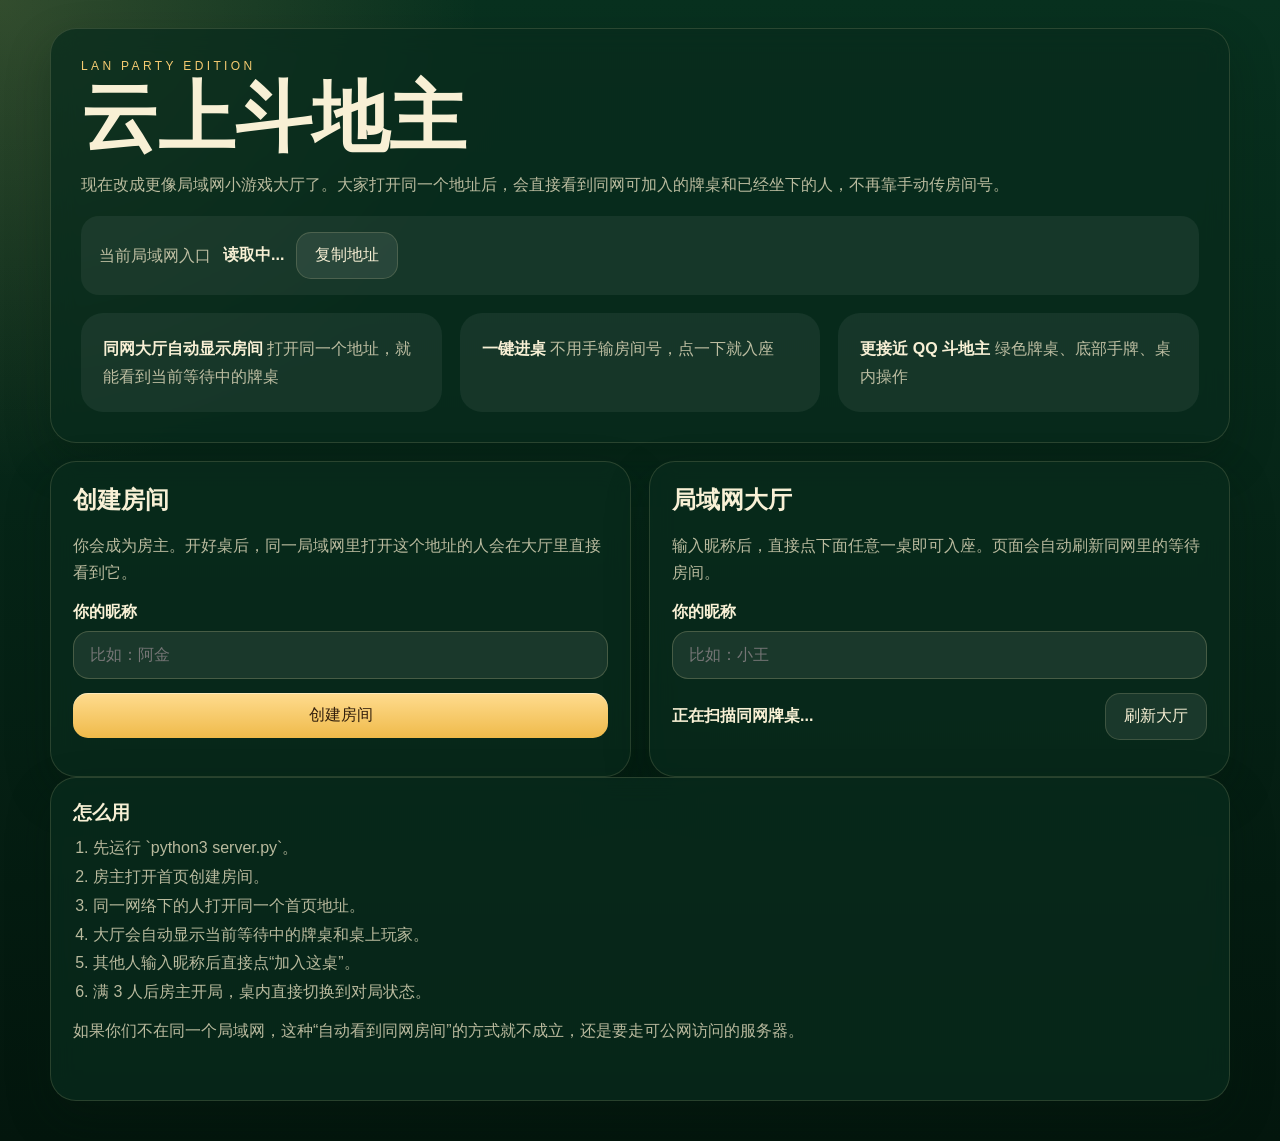
==== commit 7d2e0f91: "Add LAN lobby room discovery" ====
--- a/index.html
+++ b/index.html
@@ -15,7 +15,7 @@
         <p class="eyebrow">LAN PARTY EDITION</p>
         <h1>云上斗地主</h1>
         <p class="hero-copy">
-          现在是更传统的局域网房间模式。一个人开房，周围的人直接点链接进房，满 3 人后开局，自动跳转到正式牌桌。
+          现在改成更像局域网小游戏大厅了。大家打开同一个地址后，会直接看到同网可加入的牌桌和已经坐下的人，不再靠手动传房间号。
         </p>
 
         <div class="server-strip">
@@ -26,12 +26,12 @@
 
         <div class="feature-row">
           <div class="feature-card">
-            <strong>一个链接直接进桌</strong>
-            <span>别人点开就是牌桌，不先看中间页</span>
+            <strong>同网大厅自动显示房间</strong>
+            <span>打开同一个地址，就能看到当前等待中的牌桌</span>
           </div>
           <div class="feature-card">
-            <strong>等待和对局都在桌内</strong>
-            <span>满 3 人后直接在牌桌里开局</span>
+            <strong>一键进桌</strong>
+            <span>不用手输房间号，点一下就入座</span>
           </div>
           <div class="feature-card">
             <strong>更接近 QQ 斗地主</strong>
@@ -44,7 +44,7 @@
         <section class="glass card-panel">
           <div class="panel-head">
             <h2>创建房间</h2>
-            <p>你会成为房主，分享链接给身边的人即可。</p>
+            <p>你会成为房主。开好桌后，同一局域网里打开这个地址的人会在大厅里直接看到它。</p>
           </div>
 
           <form id="createForm" class="stack-form">
@@ -58,21 +58,21 @@
 
         <section class="glass card-panel">
           <div class="panel-head">
-            <h2>加入房间</h2>
-            <p>可以填房间号，也可以直接粘贴分享链接。</p>
+            <h2>局域网大厅</h2>
+            <p>输入昵称后，直接点下面任意一桌即可入座。页面会自动刷新同网里的等待房间。</p>
           </div>
 
-          <form id="joinForm" class="stack-form">
+          <div class="stack-form">
             <label class="field">
               <span>你的昵称</span>
-              <input id="joinName" name="joinName" maxlength="12" placeholder="比如：小王" required />
+              <input id="hallName" name="hallName" maxlength="12" placeholder="比如：小王" required />
             </label>
-            <label class="field">
-              <span>房间号或链接</span>
-              <input id="joinRoom" name="joinRoom" placeholder="例如：A9K2 或 http://192.168.x.x:8000/game.html?room=A9K2" required />
-            </label>
-            <button class="primary-btn" type="submit">进入房间</button>
-          </form>
+            <div class="hall-toolbar">
+              <strong id="hallStats">正在扫描同网牌桌...</strong>
+              <button id="refreshRoomsBtn" class="ghost-btn" type="button">刷新大厅</button>
+            </div>
+            <div id="roomList" class="room-list"></div>
+          </div>
         </section>
       </section>
 
@@ -81,10 +81,12 @@
         <ol class="simple-steps">
           <li>先运行 `python3 server.py`。</li>
           <li>房主打开首页创建房间。</li>
-          <li>把牌桌链接发给同一网络下的另外两个人。</li>
-          <li>别人点开链接后会直接进入牌桌等待界面。</li>
+          <li>同一网络下的人打开同一个首页地址。</li>
+          <li>大厅会自动显示当前等待中的牌桌和桌上玩家。</li>
+          <li>其他人输入昵称后直接点“加入这桌”。</li>
           <li>满 3 人后房主开局，桌内直接切换到对局状态。</li>
         </ol>
+        <p class="inline-message">如果你们不在同一个局域网，这种“自动看到同网房间”的方式就不成立，还是要走可公网访问的服务器。</p>
         <p id="homeMessage" class="inline-message"></p>
       </section>
     </main>
--- a/styles.css
+++ b/styles.css
@@ -146,6 +146,119 @@
   gap: 14px;
 }
 
+.hall-toolbar {
+  display: flex;
+  justify-content: space-between;
+  gap: 12px;
+  align-items: center;
+  flex-wrap: wrap;
+}
+
+.hall-toolbar strong {
+  color: var(--ink);
+}
+
+.room-list {
+  display: grid;
+  gap: 14px;
+}
+
+.room-empty,
+.room-card {
+  border-radius: 22px;
+  padding: 18px;
+  background: rgba(255, 255, 255, 0.06);
+  border: 1px solid rgba(255, 233, 177, 0.14);
+}
+
+.room-empty {
+  display: grid;
+  gap: 6px;
+  text-align: center;
+}
+
+.room-empty span {
+  color: var(--muted);
+  line-height: 1.7;
+}
+
+.room-card {
+  display: grid;
+  gap: 14px;
+}
+
+.room-card.joinable {
+  background: linear-gradient(180deg, rgba(255, 223, 145, 0.08), rgba(255, 255, 255, 0.05));
+}
+
+.room-card.locked {
+  opacity: 0.82;
+}
+
+.room-card-head,
+.room-card-meta,
+.room-player-list {
+  display: flex;
+  gap: 10px;
+  align-items: center;
+  flex-wrap: wrap;
+}
+
+.room-card-head {
+  justify-content: space-between;
+}
+
+.room-card-head strong {
+  display: block;
+  margin-bottom: 4px;
+}
+
+.room-card-head span,
+.room-card-meta span {
+  color: var(--muted);
+  font-size: 14px;
+}
+
+.room-status {
+  display: inline-flex;
+  align-items: center;
+  justify-content: center;
+  padding: 6px 12px;
+  border-radius: 999px;
+  font-size: 12px;
+  letter-spacing: 0.08em;
+}
+
+.room-status.joinable {
+  background: rgba(255, 217, 133, 0.18);
+  color: #ffdc8f;
+}
+
+.room-status.locked {
+  background: rgba(255, 255, 255, 0.08);
+  color: var(--muted);
+}
+
+.room-player-chip {
+  display: inline-flex;
+  align-items: center;
+  justify-content: center;
+  padding: 8px 12px;
+  border-radius: 999px;
+  background: rgba(255, 255, 255, 0.08);
+  border: 1px solid rgba(255, 233, 177, 0.14);
+  font-size: 13px;
+}
+
+.room-player-chip.host {
+  background: rgba(255, 217, 133, 0.12);
+  color: #ffe1a2;
+}
+
+.room-join-btn {
+  justify-self: start;
+}
+
 .field {
   display: grid;
   gap: 8px;
@@ -205,7 +318,7 @@
 .ghost-btn,
 .top-btn,
 .ghost-cta,
-.action-buttons button:not(.primary-cta) {
+.action-buttons button:not(.primary-cta):not(.call-btn):not(.warn-btn) {
   color: var(--ink);
   background: rgba(255, 255, 255, 0.08);
   border: 1px solid rgba(255, 233, 177, 0.16);
@@ -285,6 +398,19 @@
   box-shadow: inset 0 0 0 1px rgba(255, 245, 220, 0.08), var(--shadow);
 }
 
+.table-felt::after {
+  content: "";
+  position: absolute;
+  left: 50%;
+  top: 50%;
+  width: min(70%, 760px);
+  height: min(54%, 420px);
+  transform: translate(-50%, -50%);
+  border-radius: 50%;
+  background: radial-gradient(circle, rgba(255, 248, 214, 0.12), transparent 68%);
+  pointer-events: none;
+}
+
 .table-felt::before {
   content: "";
   position: absolute;
@@ -294,6 +420,47 @@
   pointer-events: none;
 }
 
+.table-felt[data-phase="bidding"] {
+  box-shadow:
+    inset 0 0 0 1px rgba(255, 245, 220, 0.08),
+    0 0 0 1px rgba(247, 204, 106, 0.18),
+    0 18px 44px rgba(7, 25, 14, 0.28);
+}
+
+.table-felt[data-phase="finished"] {
+  box-shadow:
+    inset 0 0 0 1px rgba(255, 245, 220, 0.08),
+    0 0 0 1px rgba(255, 232, 177, 0.1),
+    0 18px 44px rgba(7, 25, 14, 0.28);
+}
+
+.table-felt.is-dealing .deck-stack {
+  animation: deckPulse 0.85s ease-in-out infinite;
+}
+
+.table-felt.is-dealing .desk-center {
+  animation: deskLift 0.5s ease;
+}
+
+.table-corner-light {
+  position: absolute;
+  top: -90px;
+  width: 220px;
+  height: 220px;
+  border-radius: 50%;
+  background: radial-gradient(circle, rgba(255, 223, 133, 0.24), transparent 68%);
+  pointer-events: none;
+  filter: blur(10px);
+}
+
+.table-corner-light.left {
+  left: -80px;
+}
+
+.table-corner-light.right {
+  right: -80px;
+}
+
 .seat-badge {
   position: absolute;
   width: 250px;
@@ -357,6 +524,7 @@
 .seat-meta {
   display: grid;
   gap: 3px;
+  min-width: 0;
 }
 
 .seat-meta span,
@@ -364,6 +532,41 @@
   color: var(--muted);
   font-style: normal;
   font-size: 13px;
+}
+
+.seat-handbacks {
+  margin-left: auto;
+  min-width: 76px;
+  display: grid;
+  justify-items: center;
+  gap: 6px;
+}
+
+.seat-handbacks.left,
+.seat-handbacks.right {
+  align-self: stretch;
+}
+
+.mini-card-back {
+  width: 42px;
+  height: 58px;
+  border-radius: 10px;
+  border: 1px solid rgba(255, 243, 201, 0.28);
+  background:
+    linear-gradient(135deg, rgba(255, 242, 206, 0.22), transparent 42%),
+    linear-gradient(180deg, #aa2121 0%, #6e0d14 100%);
+  box-shadow: 0 8px 18px rgba(0, 0, 0, 0.24);
+}
+
+.mini-card-back + .mini-card-back {
+  margin-top: -48px;
+  margin-left: calc(var(--back-index, 0) * 2px);
+}
+
+.seat-handcount {
+  font-size: 12px;
+  color: var(--muted);
+  font-style: normal;
 }
 
 .seat-turning {
@@ -392,10 +595,84 @@
   left: 50%;
   top: 50%;
   transform: translate(-50%, -50%);
-  width: min(640px, calc(100% - 90px));
+  width: min(680px, calc(100% - 90px));
   display: grid;
   gap: 14px;
   text-align: center;
+  z-index: 2;
+}
+
+.desk-stage {
+  display: grid;
+  gap: 6px;
+  justify-items: center;
+}
+
+.stage-badge {
+  display: inline-flex;
+  align-items: center;
+  justify-content: center;
+  min-width: 132px;
+  padding: 8px 16px;
+  border-radius: 999px;
+  background: rgba(45, 21, 7, 0.56);
+  border: 1px solid rgba(255, 223, 133, 0.22);
+  color: #ffd88c;
+  letter-spacing: 0.1em;
+  font-size: 12px;
+}
+
+.stage-prompt {
+  font-size: 20px;
+  line-height: 1.35;
+  color: #fff3d1;
+  font-family: "STKaiti", "KaiTi", serif;
+}
+
+.deck-dock {
+  display: flex;
+  justify-content: center;
+  align-items: center;
+  gap: 14px;
+}
+
+.deck-stack {
+  position: relative;
+  width: 72px;
+  height: 92px;
+}
+
+.deck-stack span {
+  position: absolute;
+  inset: 0;
+  border-radius: 14px;
+  border: 1px solid rgba(255, 245, 219, 0.32);
+  background:
+    linear-gradient(135deg, rgba(255, 242, 206, 0.24), transparent 44%),
+    linear-gradient(180deg, #a71d23 0%, #6a0c12 100%);
+  box-shadow: 0 14px 22px rgba(0, 0, 0, 0.24);
+}
+
+.deck-stack span:nth-child(1) {
+  transform: rotate(-8deg) translate(-10px, 8px);
+}
+
+.deck-stack span:nth-child(2) {
+  transform: rotate(4deg) translate(6px, 4px);
+}
+
+.deck-stack span:nth-child(3) {
+  transform: rotate(0deg);
+}
+
+.deal-banner {
+  padding: 10px 16px;
+  border-radius: 999px;
+  background: rgba(0, 0, 0, 0.32);
+  border: 1px solid rgba(255, 233, 177, 0.16);
+  color: #ffe7aa;
+  font-weight: 700;
+  letter-spacing: 0.14em;
 }
 
 .desk-pill,
@@ -421,6 +698,25 @@
   color: var(--muted);
 }
 
+.desk-section-head {
+  display: flex;
+  justify-content: space-between;
+  gap: 10px;
+  align-items: center;
+  margin-bottom: 10px;
+}
+
+.desk-section-head span,
+.desk-section-head em {
+  margin: 0;
+}
+
+.desk-section-head em {
+  color: var(--muted);
+  font-size: 13px;
+  font-style: normal;
+}
+
 .desk-card-row {
   display: flex;
   flex-wrap: wrap;
@@ -505,6 +801,21 @@
   min-height: 70px;
 }
 
+.feed-line {
+  display: flex;
+  align-items: center;
+  gap: 8px;
+  justify-content: center;
+}
+
+.feed-dot {
+  width: 8px;
+  height: 8px;
+  border-radius: 50%;
+  background: rgba(255, 216, 140, 0.78);
+  box-shadow: 0 0 10px rgba(255, 216, 140, 0.2);
+}
+
 .table-overlay {
   position: absolute;
   inset: 0;
@@ -625,6 +936,22 @@
   display: flex;
   gap: 10px;
   flex-wrap: wrap;
+}
+
+.call-btn {
+  color: #3a220a;
+  background: linear-gradient(180deg, #ffe4a2 0%, #efba4a 100%);
+  box-shadow: inset 0 1px 0 rgba(255, 255, 255, 0.42);
+}
+
+.warn-btn {
+  color: #ffece2;
+  background: linear-gradient(180deg, rgba(190, 67, 47, 0.9), rgba(136, 29, 20, 0.96));
+  border: 1px solid rgba(255, 171, 145, 0.26);
+}
+
+.action-main {
+  min-width: 92px;
 }
 
 .action-buttons.hidden {
@@ -654,14 +981,25 @@
   grid-template-rows: auto 1fr auto;
   padding: 12px;
   transition: transform 0.14s ease, box-shadow 0.14s ease;
+  transform-origin: center bottom;
 }
 
 .hand-card.red {
   color: #cb3d31;
 }
 
+.hand-card:hover {
+  transform: translateY(-8px);
+  box-shadow: 0 24px 36px rgba(0, 0, 0, 0.28);
+}
+
 .hand-card.selected {
   transform: translateY(-24px);
+}
+
+.qq-hand.dealing .hand-card {
+  animation: handDeal 0.4s ease both;
+  animation-delay: calc(var(--card-index, 0) * 36ms);
 }
 
 .hand-corner {
@@ -707,6 +1045,39 @@
   text-align: center;
 }
 
+@keyframes deckPulse {
+  0%,
+  100% {
+    transform: translateY(0) scale(1);
+  }
+
+  50% {
+    transform: translateY(-6px) scale(1.03);
+  }
+}
+
+@keyframes deskLift {
+  from {
+    transform: translate(-50%, -46%);
+  }
+
+  to {
+    transform: translate(-50%, -50%);
+  }
+}
+
+@keyframes handDeal {
+  from {
+    opacity: 0;
+    transform: translateY(28px) scale(0.94);
+  }
+
+  to {
+    opacity: 1;
+    transform: translateY(0) scale(1);
+  }
+}
+
 @media (max-width: 1024px) {
   .feature-row,
   .entry-grid,
@@ -714,6 +1085,12 @@
     grid-template-columns: 1fr;
   }
 
+  .hall-toolbar,
+  .room-card-head {
+    flex-direction: column;
+    align-items: stretch;
+  }
+
   .table-topbar,
   .action-strip {
     flex-direction: column;
@@ -739,6 +1116,10 @@
     gap: 14px;
   }
 
+  .table-corner-light {
+    display: none;
+  }
+
   .desk-center {
     position: static;
     transform: none;
@@ -746,6 +1127,11 @@
     order: 3;
   }
 
+  .desk-section-head {
+    flex-direction: column;
+    align-items: center;
+  }
+
   .qq-hand {
     justify-content: flex-start;
   }
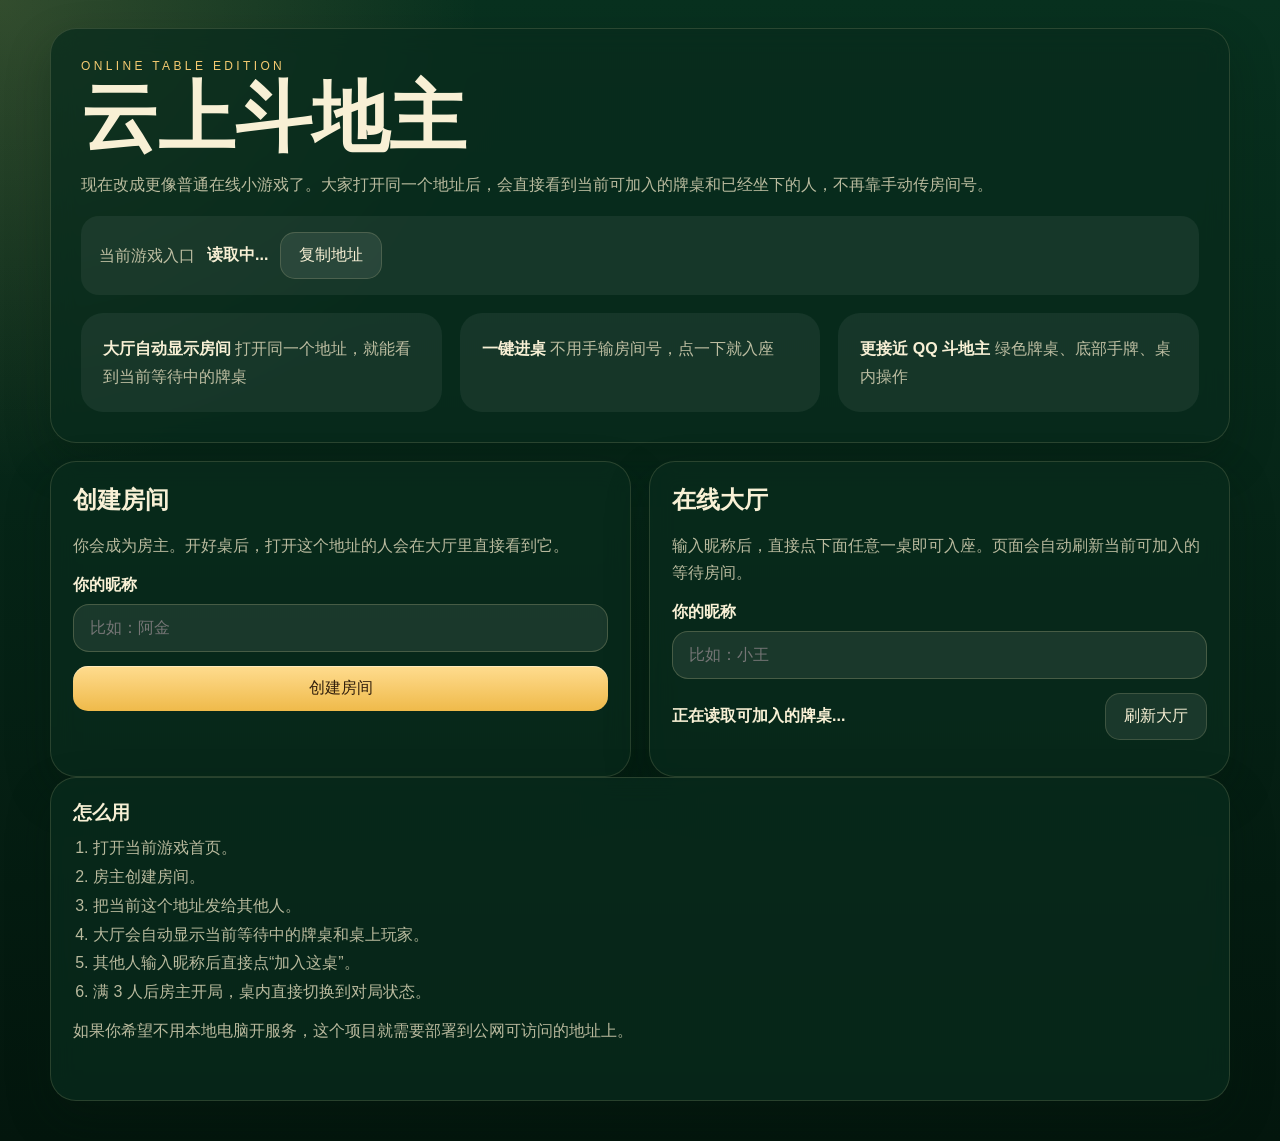
==== commit a5b2e9fb: "Prepare project for public deployment" ====
--- a/index.html
+++ b/index.html
@@ -12,21 +12,21 @@
 
     <main class="home-layout">
       <section class="hero-panel glass">
-        <p class="eyebrow">LAN PARTY EDITION</p>
+        <p class="eyebrow">ONLINE TABLE EDITION</p>
         <h1>云上斗地主</h1>
         <p class="hero-copy">
-          现在改成更像局域网小游戏大厅了。大家打开同一个地址后，会直接看到同网可加入的牌桌和已经坐下的人，不再靠手动传房间号。
+          现在改成更像普通在线小游戏了。大家打开同一个地址后，会直接看到当前可加入的牌桌和已经坐下的人，不再靠手动传房间号。
         </p>
 
         <div class="server-strip">
-          <span>当前局域网入口</span>
+          <span>当前游戏入口</span>
           <strong id="serverOrigin">读取中...</strong>
           <button id="copyOriginBtn" class="mini-btn" type="button">复制地址</button>
         </div>
 
         <div class="feature-row">
           <div class="feature-card">
-            <strong>同网大厅自动显示房间</strong>
+            <strong>大厅自动显示房间</strong>
             <span>打开同一个地址，就能看到当前等待中的牌桌</span>
           </div>
           <div class="feature-card">
@@ -44,7 +44,7 @@
         <section class="glass card-panel">
           <div class="panel-head">
             <h2>创建房间</h2>
-            <p>你会成为房主。开好桌后，同一局域网里打开这个地址的人会在大厅里直接看到它。</p>
+            <p>你会成为房主。开好桌后，打开这个地址的人会在大厅里直接看到它。</p>
           </div>
 
           <form id="createForm" class="stack-form">
@@ -58,8 +58,8 @@
 
         <section class="glass card-panel">
           <div class="panel-head">
-            <h2>局域网大厅</h2>
-            <p>输入昵称后，直接点下面任意一桌即可入座。页面会自动刷新同网里的等待房间。</p>
+            <h2>在线大厅</h2>
+            <p>输入昵称后，直接点下面任意一桌即可入座。页面会自动刷新当前可加入的等待房间。</p>
           </div>
 
           <div class="stack-form">
@@ -68,7 +68,7 @@
               <input id="hallName" name="hallName" maxlength="12" placeholder="比如：小王" required />
             </label>
             <div class="hall-toolbar">
-              <strong id="hallStats">正在扫描同网牌桌...</strong>
+              <strong id="hallStats">正在读取可加入的牌桌...</strong>
               <button id="refreshRoomsBtn" class="ghost-btn" type="button">刷新大厅</button>
             </div>
             <div id="roomList" class="room-list"></div>
@@ -79,14 +79,14 @@
       <section class="glass hint-panel">
         <h3>怎么用</h3>
         <ol class="simple-steps">
-          <li>先运行 `python3 server.py`。</li>
-          <li>房主打开首页创建房间。</li>
-          <li>同一网络下的人打开同一个首页地址。</li>
+          <li>打开当前游戏首页。</li>
+          <li>房主创建房间。</li>
+          <li>把当前这个地址发给其他人。</li>
           <li>大厅会自动显示当前等待中的牌桌和桌上玩家。</li>
           <li>其他人输入昵称后直接点“加入这桌”。</li>
           <li>满 3 人后房主开局，桌内直接切换到对局状态。</li>
         </ol>
-        <p class="inline-message">如果你们不在同一个局域网，这种“自动看到同网房间”的方式就不成立，还是要走可公网访问的服务器。</p>
+        <p class="inline-message">如果你希望不用本地电脑开服务，这个项目就需要部署到公网可访问的地址上。</p>
         <p id="homeMessage" class="inline-message"></p>
       </section>
     </main>
--- a/styles.css
+++ b/styles.css
@@ -382,6 +382,11 @@
   flex-wrap: wrap;
 }
 
+.top-btn.is-muted {
+  color: #ffd0c7;
+  border-color: rgba(255, 160, 146, 0.28);
+}
+
 .qq-table {
   min-height: 0;
 }
@@ -442,6 +447,14 @@
   animation: deskLift 0.5s ease;
 }
 
+.table-felt.is-urgent {
+  box-shadow:
+    inset 0 0 0 1px rgba(255, 245, 220, 0.08),
+    0 0 0 1px rgba(255, 156, 136, 0.18),
+    0 0 36px rgba(255, 114, 87, 0.14),
+    0 18px 44px rgba(7, 25, 14, 0.28);
+}
+
 .table-corner-light {
   position: absolute;
   top: -90px;
@@ -461,6 +474,35 @@
   right: -80px;
 }
 
+.deal-trails,
+.trick-burst {
+  position: absolute;
+  inset: 0;
+  pointer-events: none;
+}
+
+.deal-trails {
+  z-index: 2;
+}
+
+.deal-trail-card {
+  position: absolute;
+  left: 0;
+  top: 0;
+  width: 42px;
+  height: 58px;
+  border-radius: 10px;
+  border: 1px solid rgba(255, 243, 201, 0.28);
+  background:
+    linear-gradient(135deg, rgba(255, 242, 206, 0.22), transparent 42%),
+    linear-gradient(180deg, #aa2121 0%, #6e0d14 100%);
+  box-shadow: 0 8px 18px rgba(0, 0, 0, 0.22);
+  transform: translate(calc(var(--deal-start-x) - 50%), calc(var(--deal-start-y) - 50%)) rotate(0deg) scale(0.92);
+  opacity: 0;
+  animation: dealFly 0.6s ease-out forwards;
+  animation-delay: var(--deal-delay, 0ms);
+}
+
 .seat-badge {
   position: absolute;
   width: 250px;
@@ -503,6 +545,11 @@
   background: linear-gradient(180deg, rgba(66, 35, 8, 0.52), rgba(23, 19, 8, 0.42));
 }
 
+.seat-card.is-turn {
+  border-color: rgba(255, 226, 146, 0.4);
+  box-shadow: 0 0 0 1px rgba(255, 226, 146, 0.14), 0 14px 28px rgba(0, 0, 0, 0.16);
+}
+
 .seat-empty {
   justify-content: center;
   color: var(--muted);
@@ -532,6 +579,7 @@
   color: var(--muted);
   font-style: normal;
   font-size: 13px;
+  line-height: 1.35;
 }
 
 .seat-handbacks {
@@ -590,6 +638,76 @@
   font-weight: 700;
 }
 
+.host-flag {
+  position: absolute;
+  right: 12px;
+  top: -10px;
+  padding: 4px 10px;
+  border-radius: 999px;
+  background: rgba(255, 255, 255, 0.12);
+  border: 1px solid rgba(255, 233, 177, 0.14);
+  color: var(--ink);
+  font-size: 12px;
+  font-weight: 700;
+}
+
+.seat-score-delta {
+  position: absolute;
+  right: 12px;
+  bottom: 12px;
+  padding: 4px 10px;
+  border-radius: 999px;
+  font-size: 12px;
+  font-weight: 700;
+}
+
+.seat-score-delta.positive {
+  background: rgba(255, 221, 144, 0.16);
+  color: #ffd98e;
+}
+
+.seat-score-delta.negative {
+  background: rgba(255, 158, 138, 0.14);
+  color: #ffb0a1;
+}
+
+.seat-turn-aura {
+  position: absolute;
+  inset: -8px;
+  border-radius: 28px;
+  border: 1px solid rgba(255, 224, 146, 0.26);
+  opacity: 0.72;
+  animation: seatTurnPulse 1.2s ease-in-out infinite;
+}
+
+.seat-bubble {
+  position: absolute;
+  left: 50%;
+  top: -44px;
+  transform: translateX(-50%);
+  min-width: 68px;
+  padding: 8px 12px;
+  border-radius: 18px;
+  background: rgba(255, 247, 220, 0.96);
+  color: #542f08;
+  font-size: 15px;
+  font-weight: 700;
+  box-shadow: 0 12px 26px rgba(0, 0, 0, 0.18);
+  animation: seatBubbleIn 0.25s ease;
+  z-index: 3;
+}
+
+.seat-bubble::after {
+  content: "";
+  position: absolute;
+  left: 50%;
+  bottom: -8px;
+  width: 14px;
+  height: 14px;
+  background: rgba(255, 247, 220, 0.96);
+  transform: translateX(-50%) rotate(45deg);
+}
+
 .desk-center {
   position: absolute;
   left: 50%;
@@ -606,6 +724,34 @@
   display: grid;
   gap: 6px;
   justify-items: center;
+}
+
+.desk-hud {
+  display: flex;
+  justify-content: center;
+  gap: 10px;
+  flex-wrap: wrap;
+}
+
+.hud-chip {
+  min-width: 108px;
+  padding: 10px 14px;
+  border-radius: 18px;
+  background: rgba(8, 24, 14, 0.44);
+  border: 1px solid rgba(255, 233, 177, 0.16);
+  display: grid;
+  gap: 4px;
+}
+
+.hud-chip span {
+  color: var(--muted);
+  font-size: 12px;
+  letter-spacing: 0.08em;
+}
+
+.hud-chip strong {
+  color: #ffeba9;
+  font-size: 18px;
 }
 
 .stage-badge {
@@ -761,6 +907,14 @@
   margin-bottom: 4px;
 }
 
+.desk-play-area.play-hot {
+  animation: trickZonePulse 0.52s ease;
+}
+
+.desk-play-area.is-empty {
+  opacity: 0.9;
+}
+
 .desk-turn {
   font-size: 22px;
   font-weight: 700;
@@ -775,6 +929,7 @@
 }
 
 .turn-timer {
+  --timer-progress: 1;
   width: 54px;
   height: 54px;
   border-radius: 50%;
@@ -783,7 +938,9 @@
   font-size: 22px;
   font-weight: 700;
   color: #ffecc5;
-  background: rgba(0, 0, 0, 0.28);
+  background:
+    radial-gradient(circle at center, rgba(0, 0, 0, 0.5) 58%, transparent 60%),
+    conic-gradient(#ffd985 calc(var(--timer-progress) * 1turn), rgba(255, 255, 255, 0.12) 0);
   border: 1px solid rgba(255, 233, 177, 0.22);
 }
 
@@ -791,6 +948,147 @@
   color: #ffd0c4;
   border-color: rgba(255, 138, 120, 0.48);
   box-shadow: 0 0 22px rgba(255, 82, 52, 0.2);
+  animation: urgentTimerPulse 0.75s ease-in-out infinite;
+}
+
+.center-toast {
+  justify-self: center;
+  min-width: 180px;
+  padding: 12px 20px;
+  border-radius: 999px;
+  background: rgba(255, 245, 214, 0.96);
+  color: #5b3207;
+  font-size: 24px;
+  font-weight: 700;
+  box-shadow: 0 20px 32px rgba(0, 0, 0, 0.18);
+  animation: centerToastIn 0.22s ease;
+}
+
+.center-toast.gold {
+  background: linear-gradient(180deg, #ffe7a7 0%, #f7c85d 100%);
+}
+
+.center-toast.red {
+  background: linear-gradient(180deg, #ffd7cf 0%, #ff9f89 100%);
+}
+
+.impact-flash,
+.stage-announcement {
+  position: absolute;
+  inset: 0;
+  pointer-events: none;
+}
+
+.impact-flash {
+  z-index: 3;
+  opacity: 0;
+}
+
+.impact-flash.bomb {
+  background:
+    radial-gradient(circle at center, rgba(255, 219, 147, 0.48), transparent 34%),
+    radial-gradient(circle at center, rgba(255, 133, 105, 0.3), transparent 58%);
+  animation: impactBomb 0.55s ease;
+}
+
+.impact-flash.landlord {
+  background:
+    radial-gradient(circle at center, rgba(255, 236, 173, 0.44), transparent 34%),
+    radial-gradient(circle at center, rgba(255, 214, 127, 0.24), transparent 62%);
+  animation: impactBomb 0.45s ease;
+}
+
+.trick-burst {
+  z-index: 3;
+  display: grid;
+  place-items: center;
+}
+
+.trick-burst-inner {
+  min-width: 180px;
+  padding: 14px 22px;
+  border-radius: 24px;
+  text-align: center;
+  background: rgba(17, 10, 6, 0.84);
+  border: 1px solid rgba(255, 221, 145, 0.18);
+  box-shadow: 0 16px 30px rgba(0, 0, 0, 0.22);
+}
+
+.trick-burst.normal .trick-burst-inner {
+  background: rgba(17, 10, 6, 0.82);
+}
+
+.trick-burst.bomb .trick-burst-inner {
+  background: linear-gradient(180deg, rgba(92, 28, 18, 0.92), rgba(34, 14, 11, 0.94));
+}
+
+.trick-burst strong {
+  display: block;
+  color: #ffe2a0;
+  font-size: 34px;
+  font-family: "STKaiti", "KaiTi", serif;
+  letter-spacing: 0.08em;
+}
+
+.trick-burst.bomb strong {
+  color: #ffd1c6;
+}
+
+.trick-burst-cards {
+  margin-top: 10px;
+  display: flex;
+  justify-content: center;
+  gap: 6px;
+}
+
+.trick-burst-card {
+  min-width: 36px;
+  padding: 8px 10px;
+  border-radius: 12px;
+  background: linear-gradient(180deg, #fffefa 0%, #fcebcf 100%);
+  color: var(--card-ink);
+  box-shadow: 0 10px 18px rgba(0, 0, 0, 0.16);
+  font-weight: 700;
+}
+
+.trick-burst-card.red {
+  color: #c53b2f;
+}
+
+.trick-burst:not(.hidden) .trick-burst-inner {
+  animation: trickBurstIn 0.9s ease both;
+}
+
+.stage-announcement {
+  display: grid;
+  place-items: center;
+  z-index: 3;
+  color: #fff1ca;
+  font-family: "STKaiti", "KaiTi", serif;
+  font-size: clamp(48px, 10vw, 92px);
+  font-weight: 700;
+  letter-spacing: 0.08em;
+  text-shadow: 0 10px 26px rgba(0, 0, 0, 0.28);
+}
+
+.stage-announcement.gold {
+  color: #ffe8a9;
+}
+
+.stage-announcement.bomb {
+  color: #ffd2c5;
+}
+
+.stage-announcement.win {
+  color: #ffeab1;
+}
+
+.stage-announcement.lose {
+  color: #ffd0c7;
+}
+
+.stage-announcement:not(.hidden) {
+  animation: stageBannerIn 1.4s ease both;
 }
 
 .desk-feed {
@@ -829,6 +1127,119 @@
 
 .table-overlay.hidden {
   display: none;
+}
+
+.result-panel {
+  position: absolute;
+  inset: 0;
+  display: grid;
+  place-items: center;
+  padding: 20px;
+  background: rgba(2, 12, 8, 0.32);
+  backdrop-filter: blur(3px);
+  z-index: 3;
+}
+
+.result-card {
+  width: min(520px, 100%);
+  border-radius: 30px;
+  padding: 28px;
+  text-align: center;
+  background: linear-gradient(180deg, rgba(68, 42, 10, 0.96), rgba(25, 18, 8, 0.94));
+  border: 1px solid rgba(255, 225, 145, 0.22);
+  box-shadow: 0 24px 40px rgba(0, 0, 0, 0.24);
+  animation: settlePop 0.34s ease;
+}
+
+.result-card.is-win {
+  box-shadow: 0 0 0 1px rgba(255, 216, 132, 0.22), 0 24px 40px rgba(0, 0, 0, 0.24);
+}
+
+.result-card.is-lose {
+  background: linear-gradient(180deg, rgba(58, 34, 21, 0.96), rgba(22, 14, 10, 0.94));
+}
+
+.result-kicker {
+  margin: 0 0 8px;
+  color: #ffd685;
+  font-size: 12px;
+  letter-spacing: 0.22em;
+}
+
+.result-card h2 {
+  margin: 0;
+  font-size: 42px;
+  font-family: "STKaiti", "KaiTi", serif;
+}
+
+.result-meta {
+  margin: 10px 0 0;
+  color: var(--muted);
+  line-height: 1.7;
+}
+
+.result-scoreboard {
+  margin-top: 18px;
+  display: grid;
+  gap: 10px;
+}
+
+.result-score-row {
+  display: flex;
+  justify-content: space-between;
+  gap: 16px;
+  align-items: center;
+  padding: 12px 14px;
+  border-radius: 18px;
+  background: rgba(255, 255, 255, 0.06);
+  text-align: left;
+}
+
+.result-score-row.winner {
+  background: linear-gradient(180deg, rgba(255, 221, 145, 0.14), rgba(255, 255, 255, 0.06));
+}
+
+.result-score-row div {
+  display: grid;
+  gap: 4px;
+}
+
+.result-score-row span {
+  color: var(--muted);
+  font-size: 13px;
+}
+
+.result-score-row b {
+  font-size: 24px;
+}
+
+.positive {
+  color: #ffe5a0;
+}
+
+.negative {
+  color: #ffb7a8;
+}
+
+.result-logs {
+  margin-top: 18px;
+  display: grid;
+  gap: 8px;
+}
+
+.result-log-line {
+  border-radius: 16px;
+  padding: 10px 12px;
+  background: rgba(255, 255, 255, 0.06);
+  color: var(--ink);
+}
+
+.result-actions {
+  margin-top: 18px;
+  display: flex;
+  justify-content: center;
+  gap: 12px;
+  flex-wrap: wrap;
 }
 
 .overlay-panel {
@@ -921,6 +1332,22 @@
   background: rgba(5, 27, 17, 0.82);
   border: 1px solid rgba(255, 233, 177, 0.16);
   box-shadow: var(--shadow);
+  transition: box-shadow 0.2s ease, border-color 0.2s ease, transform 0.2s ease;
+}
+
+.action-strip.is-my-turn {
+  border-color: rgba(255, 222, 145, 0.34);
+  box-shadow: 0 0 0 1px rgba(255, 222, 145, 0.12), var(--shadow);
+  transform: translateY(-1px);
+}
+
+.action-strip.is-finished {
+  border-color: rgba(255, 197, 124, 0.28);
+}
+
+.action-strip.is-urgent {
+  border-color: rgba(255, 163, 142, 0.34);
+  box-shadow: 0 0 0 1px rgba(255, 163, 142, 0.12), var(--shadow);
 }
 
 .action-copy {
@@ -936,12 +1363,23 @@
   display: flex;
   gap: 10px;
   flex-wrap: wrap;
+  align-items: center;
+}
+
+.action-buttons button {
+  min-width: 88px;
+}
+
+.action-buttons.active button,
+.action-buttons.finished button {
+  animation: actionRise 0.28s ease;
 }
 
 .call-btn {
   color: #3a220a;
   background: linear-gradient(180deg, #ffe4a2 0%, #efba4a 100%);
   box-shadow: inset 0 1px 0 rgba(255, 255, 255, 0.42);
+  border: 1px solid rgba(255, 240, 201, 0.28);
 }
 
 .warn-btn {
@@ -951,7 +1389,8 @@
 }
 
 .action-main {
-  min-width: 92px;
+  min-width: 110px;
+  font-weight: 700;
 }
 
 .action-buttons.hidden {
@@ -965,6 +1404,7 @@
   align-items: flex-end;
   justify-content: center;
   overflow-x: auto;
+  overflow-y: visible;
 }
 
 .hand-card {
@@ -980,8 +1420,9 @@
   display: grid;
   grid-template-rows: auto 1fr auto;
   padding: 12px;
-  transition: transform 0.14s ease, box-shadow 0.14s ease;
+  transition: transform 0.14s ease, box-shadow 0.14s ease, margin-top 0.14s ease;
   transform-origin: center bottom;
+  transform: translateY(var(--card-drop, 0px)) rotate(var(--card-angle, 0deg));
 }
 
 .hand-card.red {
@@ -989,12 +1430,12 @@
 }
 
 .hand-card:hover {
-  transform: translateY(-8px);
+  transform: translateY(calc(var(--card-drop, 0px) - 12px)) rotate(var(--card-angle, 0deg));
   box-shadow: 0 24px 36px rgba(0, 0, 0, 0.28);
 }
 
 .hand-card.selected {
-  transform: translateY(-24px);
+  transform: translateY(calc(var(--card-drop, 0px) - 28px)) rotate(var(--card-angle, 0deg));
 }
 
 .qq-hand.dealing .hand-card {
@@ -1056,6 +1497,148 @@
   }
 }
 
+@keyframes dealFly {
+  0% {
+    opacity: 0;
+    transform: translate(calc(var(--deal-start-x) - 50%), calc(var(--deal-start-y) - 50%)) rotate(0deg) scale(0.92);
+  }
+
+  18% {
+    opacity: 1;
+  }
+
+  100% {
+    opacity: 0;
+    transform: translate(calc(var(--deal-end-x) - 50%), calc(var(--deal-end-y) - 50%)) rotate(var(--deal-rotate, 0deg)) scale(1);
+  }
+}
+
+@keyframes impactBomb {
+  0% {
+    opacity: 0;
+    transform: scale(0.92);
+  }
+
+  22% {
+    opacity: 1;
+  }
+
+  100% {
+    opacity: 0;
+    transform: scale(1.08);
+  }
+}
+
+@keyframes stageBannerIn {
+  0% {
+    opacity: 0;
+    transform: scale(0.7) translateY(28px);
+  }
+
+  12% {
+    opacity: 1;
+  }
+
+  72% {
+    opacity: 1;
+    transform: scale(1.04) translateY(0);
+  }
+
+  100% {
+    opacity: 0;
+    transform: scale(1) translateY(-16px);
+  }
+}
+
+@keyframes settlePop {
+  0% {
+    opacity: 0;
+    transform: translateY(18px) scale(0.95);
+  }
+
+  100% {
+    opacity: 1;
+    transform: translateY(0) scale(1);
+  }
+}
+
+@keyframes actionRise {
+  0% {
+    opacity: 0;
+    transform: translateY(10px) scale(0.96);
+  }
+
+  100% {
+    opacity: 1;
+    transform: translateY(0) scale(1);
+  }
+}
+
+@keyframes trickBurstIn {
+  0% {
+    opacity: 0;
+    transform: translateY(14px) scale(0.9);
+  }
+
+  18% {
+    opacity: 1;
+    transform: translateY(0) scale(1.04);
+  }
+
+  78% {
+    opacity: 1;
+    transform: translateY(0) scale(1);
+  }
+
+  100% {
+    opacity: 0;
+    transform: translateY(-10px) scale(0.98);
+  }
+}
+
+@keyframes urgentTimerPulse {
+  0%,
+  100% {
+    transform: scale(1);
+    box-shadow: 0 0 18px rgba(255, 82, 52, 0.18);
+  }
+
+  50% {
+    transform: scale(1.06);
+    box-shadow: 0 0 26px rgba(255, 82, 52, 0.3);
+  }
+}
+
+@keyframes seatTurnPulse {
+  0%,
+  100% {
+    opacity: 0.3;
+    transform: scale(0.98);
+  }
+
+  50% {
+    opacity: 0.75;
+    transform: scale(1.02);
+  }
+}
+
+@keyframes trickZonePulse {
+  0% {
+    transform: scale(0.98);
+    box-shadow: 0 0 0 rgba(255, 221, 145, 0);
+  }
+
+  50% {
+    transform: scale(1.01);
+    box-shadow: 0 0 28px rgba(255, 221, 145, 0.14);
+  }
+
+  100% {
+    transform: scale(1);
+    box-shadow: none;
+  }
+}
+
 @keyframes deskLift {
   from {
     transform: translate(-50%, -46%);
@@ -1075,6 +1658,30 @@
   to {
     opacity: 1;
     transform: translateY(0) scale(1);
+  }
+}
+
+@keyframes centerToastIn {
+  from {
+    opacity: 0;
+    transform: translateY(8px) scale(0.92);
+  }
+
+  to {
+    opacity: 1;
+    transform: translateY(0) scale(1);
+  }
+}
+
+@keyframes seatBubbleIn {
+  from {
+    opacity: 0;
+    transform: translateX(-50%) translateY(8px) scale(0.9);
+  }
+
+  to {
+    opacity: 1;
+    transform: translateX(-50%) translateY(0) scale(1);
   }
 }
 
@@ -1132,6 +1739,23 @@
     align-items: center;
   }
 
+  .desk-hud {
+    justify-content: stretch;
+  }
+
+  .hud-chip {
+    flex: 1 1 0;
+  }
+
+  .result-score-row {
+    flex-direction: column;
+    align-items: flex-start;
+  }
+
+  .result-score-row b {
+    font-size: 20px;
+  }
+
   .qq-hand {
     justify-content: flex-start;
   }
